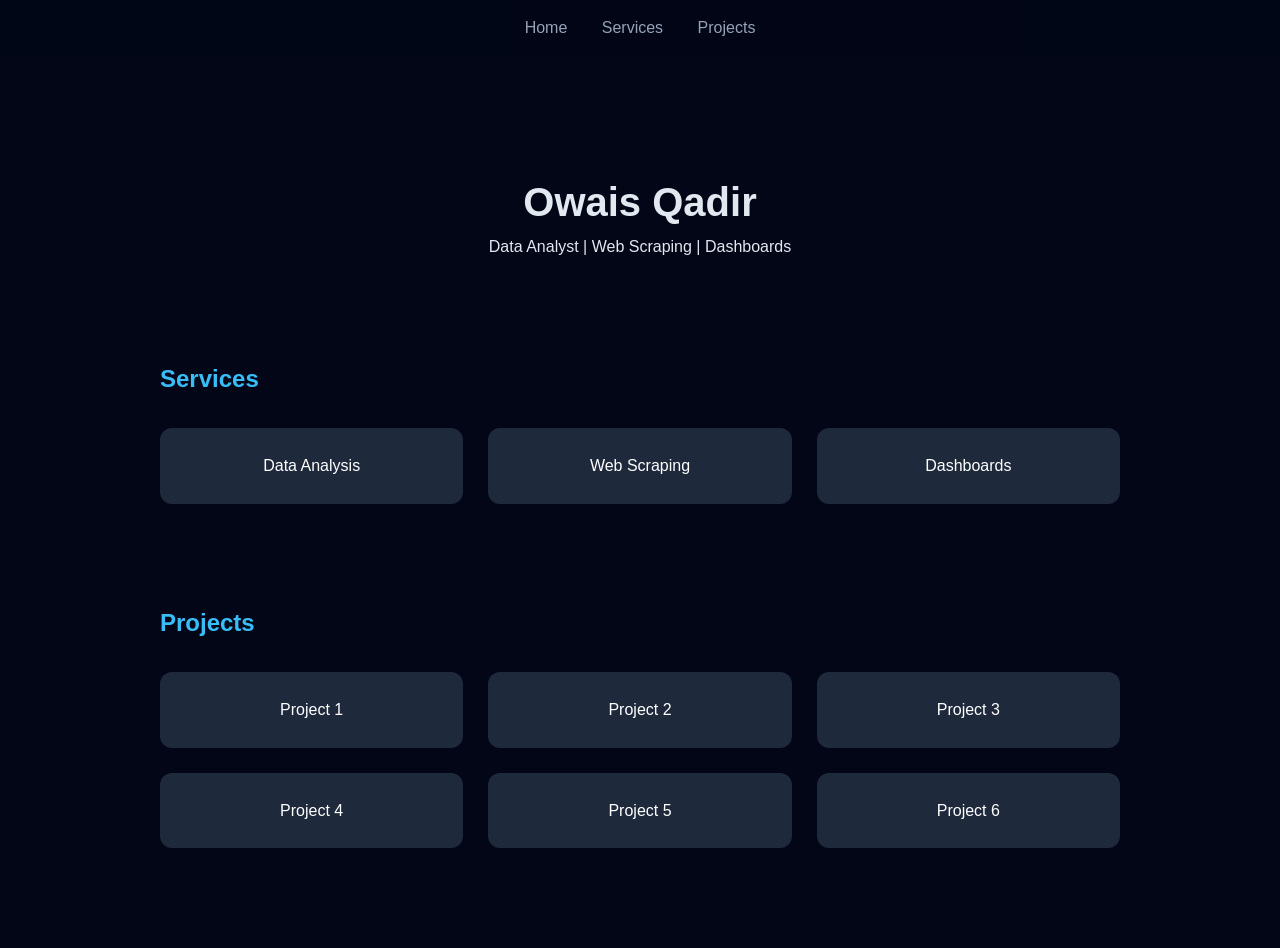
==== index.html @ aeefe07d "Update index.html" ====
<!DOCTYPE html>
<html lang="en">
<head>
<meta charset="UTF-8">
<title>Owais Qadir</title>
<link rel="stylesheet" href="style.css?v=999">
</head>

<body>

<nav>
  <a href="#home">Home</a>
  <a href="#services">Services</a>
  <a href="#projects">Projects</a>
</nav>

<section id="home" class="hero">
<h1>Owais Qadir</h1>
<p>Data Analyst | Web Scraping | Dashboards</p>
</section>

<section id="services" class="reveal">
<h2>Services</h2>
<div class="grid">
<div class="card">Data Analysis</div>
<div class="card">Web Scraping</div>
<div class="card">Dashboards</div>
</div>
</section>

<section id="projects" class="reveal">
<h2>Projects</h2>

<div class="grid">
<a href="project1.html" class="card">Project 1</a>
<a href="project2.html" class="card">Project 2</a>
<a href="project3.html" class="card">Project 3</a>
<a href="project4.html" class="card">Project 4</a>
<a href="project5.html" class="card">Project 5</a>
<a href="project6.html" class="card">Project 6</a>
</div>

</section>

<script src="script.js?v=999"></script>

</body>
</html>
---- style.css ----
/* RESET */
* {
  margin: 0;
  padding: 0;
  box-sizing: border-box;
}

/* BODY */
body {
  font-family: 'Inter', sans-serif;
  background: #020617;
  color: #e2e8f0;
  line-height: 1.6;
  padding-top: 70px;
}

/* NAV */
nav {
  position: fixed;
  top: 0;
  width: 100%;
  background: rgba(2,6,23,0.9);
  padding: 15px;
  text-align: center;
  z-index: 1000;
}

nav a {
  margin: 0 15px;
  color: #94a3b8;
  text-decoration: none;
}

nav a:hover {
  color: #38bdf8;
}

/* HERO */
.hero, .case-hero {
  text-align: center;
  margin-bottom: 80px;
}

.hero h1, .case-hero h1 {
  font-size: 2.5rem;
}

/* SECTIONS */
section {
  max-width: 1000px;
  margin: 100px auto;
  padding: 0 20px;
}

h2 {
  color: #38bdf8;
  margin-bottom: 15px;
}

/* GRID */
.grid {
  display: grid;
  grid-template-columns: repeat(auto-fit, minmax(250px,1fr));
  gap: 25px;
  margin-top: 30px;
}

/* CARD */
.card {
  background: #1e293b;
  padding: 25px;
  border-radius: 12px;
  text-align: center;
  text-decoration: none;
  color: white;
  transition: 0.3s;
}

.card:hover {
  transform: translateY(-5px);
  border: 1px solid #38bdf8;
}

/* IMAGE */
.single-image img {
  width: 100%;
  max-width: 650px;
  max-height: 350px;
  display: block;
  margin: 30px auto;
  border-radius: 10px;
}

.image-grid {
  display: grid;
  grid-template-columns: repeat(auto-fit, minmax(200px,1fr));
  gap: 15px;
}

.image-grid img {
  width: 100%;
  height: 180px;
  object-fit: cover;
  border-radius: 10px;
  cursor: pointer;
}

/* FORM */
form {
  display: flex;
  flex-direction: column;
  gap: 10px;
  max-width: 400px;
}

input, textarea {
  padding: 10px;
  border-radius: 6px;
  border: none;
}

button {
  padding: 10px;
  background: #38bdf8;
  border: none;
}

/* ANIMATION */
.reveal {
  opacity: 0;
  transform: translateY(30px);
  transition: 0.6s;
}

.reveal.show {
  opacity: 1;
  transform: translateY(0);
}

/* MODAL */
.modal {
  display: none;
  position: fixed;
  inset: 0;
  background: rgba(0,0,0,0.9);
  justify-content: center;
  align-items: center;
}

.modal img {
  max-width: 90%;
}
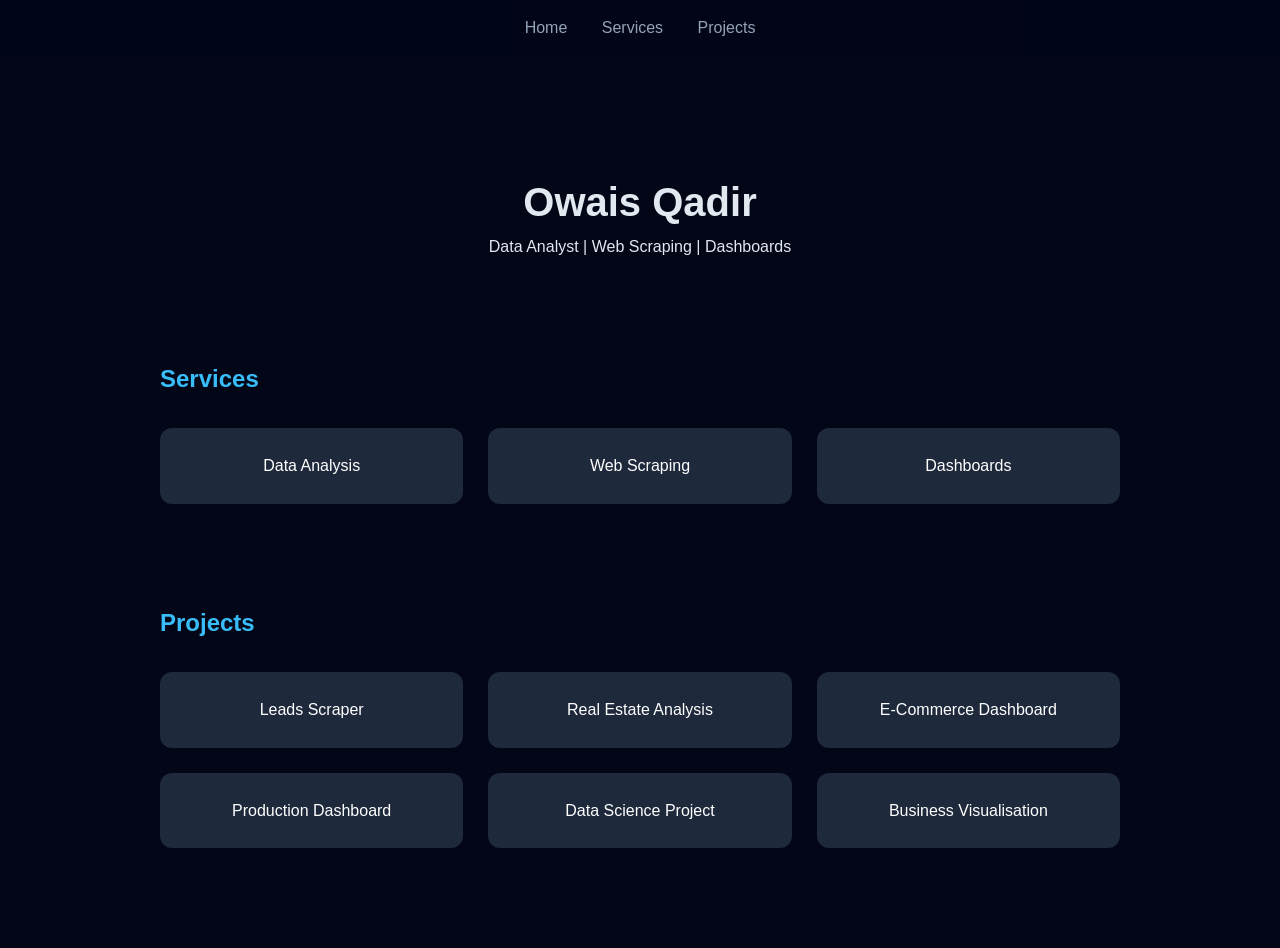
==== commit 54523d6c: "Update index.html" ====
--- a/index.html
+++ b/index.html
@@ -1,7 +1,6 @@
 <!DOCTYPE html>
-<html lang="en">
+<html>
 <head>
-<meta charset="UTF-8">
 <title>Owais Qadir</title>
 <link rel="stylesheet" href="style.css?v=999">
 </head>
@@ -9,17 +8,17 @@
 <body>
 
 <nav>
-  <a href="#home">Home</a>
-  <a href="#services">Services</a>
-  <a href="#projects">Projects</a>
+<a href="#home">Home</a>
+<a href="#services">Services</a>
+<a href="#projects">Projects</a>
 </nav>
 
-<section id="home" class="hero">
+<section class="hero">
 <h1>Owais Qadir</h1>
 <p>Data Analyst | Web Scraping | Dashboards</p>
 </section>
 
-<section id="services" class="reveal">
+<section class="reveal">
 <h2>Services</h2>
 <div class="grid">
 <div class="card">Data Analysis</div>
@@ -28,18 +27,16 @@
 </div>
 </section>
 
-<section id="projects" class="reveal">
+<section class="reveal">
 <h2>Projects</h2>
-
 <div class="grid">
-<a href="project1.html" class="card">Project 1</a>
-<a href="project2.html" class="card">Project 2</a>
-<a href="project3.html" class="card">Project 3</a>
-<a href="project4.html" class="card">Project 4</a>
-<a href="project5.html" class="card">Project 5</a>
-<a href="project6.html" class="card">Project 6</a>
+<a href="project1.html" class="card">Leads Scraper</a>
+<a href="project2.html" class="card">Real Estate Analysis</a>
+<a href="project3.html" class="card">E-Commerce Dashboard</a>
+<a href="project4.html" class="card">Production Dashboard</a>
+<a href="project5.html" class="card">Data Science Project</a>
+<a href="project6.html" class="card">Business Visualisation</a>
 </div>
-
 </section>
 
 <script src="script.js?v=999"></script>
--- a/style.css
+++ b/style.css
@@ -1,152 +1,135 @@
 /* RESET */
-* {
-  margin: 0;
-  padding: 0;
-  box-sizing: border-box;
-}
+*{margin:0;padding:0;box-sizing:border-box;}
 
-/* BODY */
-body {
-  font-family: 'Inter', sans-serif;
-  background: #020617;
-  color: #e2e8f0;
-  line-height: 1.6;
-  padding-top: 70px;
+body{
+  font-family:'Inter',sans-serif;
+  background:#020617;
+  color:#e2e8f0;
+  line-height:1.6;
+  padding-top:70px;
 }
 
 /* NAV */
-nav {
-  position: fixed;
-  top: 0;
-  width: 100%;
-  background: rgba(2,6,23,0.9);
-  padding: 15px;
-  text-align: center;
-  z-index: 1000;
+nav{
+  position:fixed;
+  width:100%;
+  top:0;
+  background:rgba(2,6,23,0.9);
+  padding:15px;
+  text-align:center;
 }
 
-nav a {
-  margin: 0 15px;
-  color: #94a3b8;
-  text-decoration: none;
-}
-
-nav a:hover {
-  color: #38bdf8;
+nav a{
+  margin:0 15px;
+  color:#94a3b8;
+  text-decoration:none;
 }
 
 /* HERO */
-.hero, .case-hero {
-  text-align: center;
-  margin-bottom: 80px;
+.hero,.case-hero{
+  text-align:center;
+  margin-bottom:80px;
 }
 
-.hero h1, .case-hero h1 {
-  font-size: 2.5rem;
+.hero h1{font-size:2.5rem;}
+
+section{
+  max-width:1000px;
+  margin:100px auto;
+  padding:0 20px;
 }
 
-/* SECTIONS */
-section {
-  max-width: 1000px;
-  margin: 100px auto;
-  padding: 0 20px;
-}
-
-h2 {
-  color: #38bdf8;
-  margin-bottom: 15px;
-}
+h2{color:#38bdf8;margin-bottom:15px;}
 
 /* GRID */
-.grid {
-  display: grid;
-  grid-template-columns: repeat(auto-fit, minmax(250px,1fr));
-  gap: 25px;
-  margin-top: 30px;
+.grid{
+  display:grid;
+  grid-template-columns:repeat(auto-fit,minmax(250px,1fr));
+  gap:25px;
+  margin-top:30px;
 }
 
 /* CARD */
-.card {
-  background: #1e293b;
-  padding: 25px;
-  border-radius: 12px;
-  text-align: center;
-  text-decoration: none;
-  color: white;
-  transition: 0.3s;
+.card{
+  background:#1e293b;
+  padding:25px;
+  border-radius:12px;
+  text-align:center;
+  text-decoration:none;
+  color:white;
+  transition:0.3s;
 }
 
-.card:hover {
-  transform: translateY(-5px);
-  border: 1px solid #38bdf8;
+.card:hover{
+  transform:translateY(-5px);
+  border:1px solid #38bdf8;
+}
+
+/* TAGS */
+.tags{
+  display:flex;
+  flex-wrap:wrap;
+  gap:10px;
+  margin-top:15px;
+}
+
+.tags span{
+  background:rgba(56,189,248,0.2);
+  padding:6px 12px;
+  border-radius:20px;
+  font-size:13px;
+}
+
+/* BOXES */
+.deliverables{
+  display:grid;
+  grid-template-columns:repeat(auto-fit,minmax(250px,1fr));
+  gap:20px;
+}
+
+.box{
+  background:#1e293b;
+  padding:20px;
+  border-radius:10px;
+}
+
+.box:hover{
+  border:1px solid #38bdf8;
 }
 
 /* IMAGE */
-.single-image img {
-  width: 100%;
-  max-width: 650px;
-  max-height: 350px;
-  display: block;
-  margin: 30px auto;
-  border-radius: 10px;
+.single-image img{
+  width:100%;
+  max-width:600px;
+  display:block;
+  margin:auto;
 }
 
-.image-grid {
-  display: grid;
-  grid-template-columns: repeat(auto-fit, minmax(200px,1fr));
-  gap: 15px;
+.image-grid{
+  display:grid;
+  grid-template-columns:repeat(auto-fit,minmax(200px,1fr));
+  gap:10px;
 }
 
-.image-grid img {
-  width: 100%;
-  height: 180px;
-  object-fit: cover;
-  border-radius: 10px;
-  cursor: pointer;
-}
-
-/* FORM */
-form {
-  display: flex;
-  flex-direction: column;
-  gap: 10px;
-  max-width: 400px;
-}
-
-input, textarea {
-  padding: 10px;
-  border-radius: 6px;
-  border: none;
-}
-
-button {
-  padding: 10px;
-  background: #38bdf8;
-  border: none;
+.image-grid img{
+  width:100%;
+  height:180px;
+  object-fit:cover;
+  cursor:pointer;
 }
 
 /* ANIMATION */
-.reveal {
-  opacity: 0;
-  transform: translateY(30px);
-  transition: 0.6s;
+.reveal{opacity:0;transform:translateY(30px);transition:0.6s;}
+.reveal.show{opacity:1;transform:translateY(0);}
+
+/* MODAL */
+.modal{
+  display:none;
+  position:fixed;
+  inset:0;
+  background:rgba(0,0,0,0.9);
+  justify-content:center;
+  align-items:center;
 }
 
-.reveal.show {
-  opacity: 1;
-  transform: translateY(0);
-}
-
-/* MODAL */
-.modal {
-  display: none;
-  position: fixed;
-  inset: 0;
-  background: rgba(0,0,0,0.9);
-  justify-content: center;
-  align-items: center;
-}
-
-.modal img {
-  max-width: 90%;
-}
+.modal img{max-width:90%;}
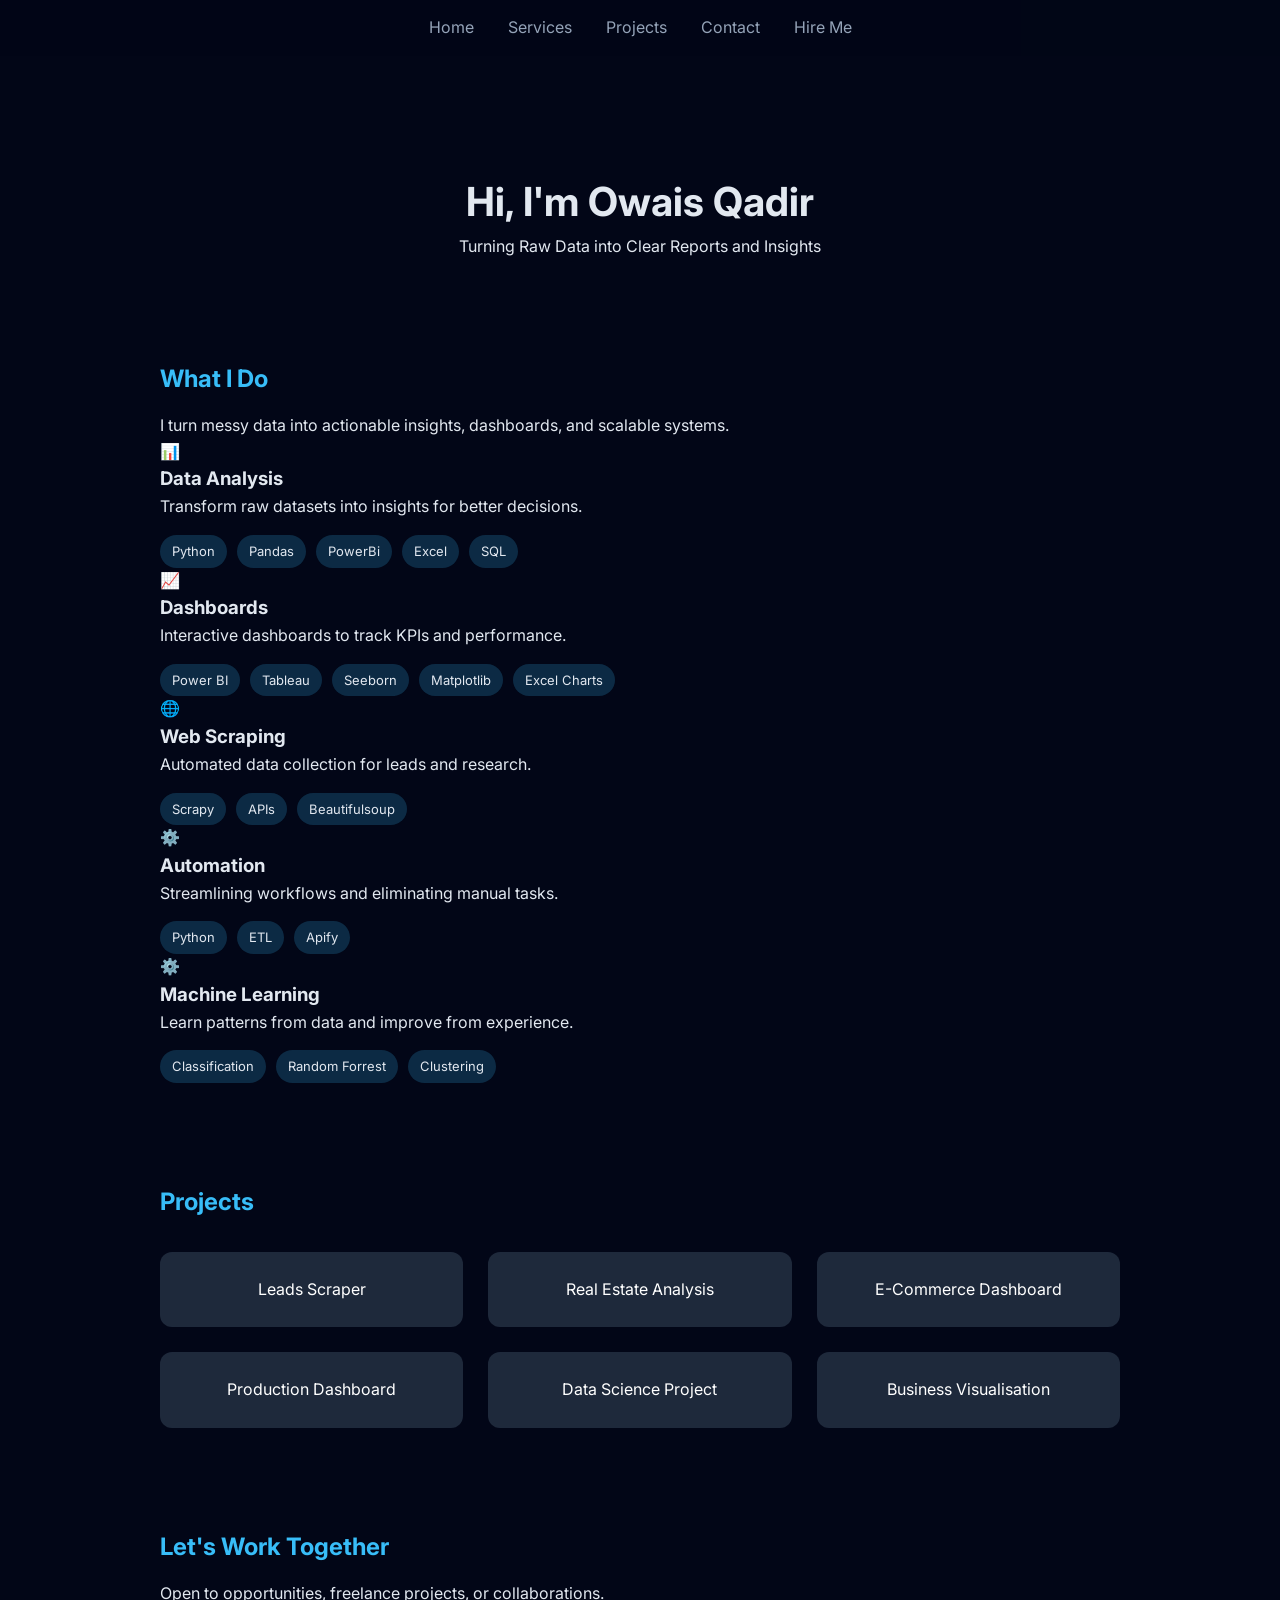
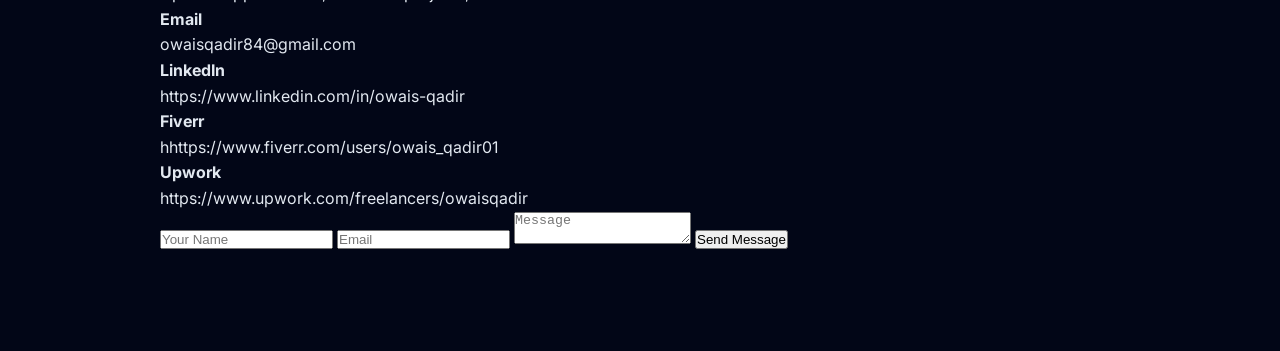
==== commit 2745dd82: "Update index.html" ====
--- a/index.html
+++ b/index.html
@@ -1,45 +1,149 @@
 <!DOCTYPE html>
-<html>
+<html lang="en">
 <head>
-<title>Owais Qadir</title>
-<link rel="stylesheet" href="style.css?v=999">
+<meta charset="UTF-8">
+<title>Owais Qadir | Portfolio</title>
+<meta name="viewport" content="width=device-width, initial-scale=1.0">
+
+<link href="https://fonts.googleapis.com/css2?family=Inter:wght@300;500;700&display=swap" rel="stylesheet">
+<link rel="stylesheet" href="style.css?v=200">
 </head>
 
 <body>
 
+<!-- NAV -->
 <nav>
-<a href="#home">Home</a>
-<a href="#services">Services</a>
-<a href="#projects">Projects</a>
+  <a href="#home">Home</a>
+  <a href="#services">Services</a>
+  <a href="#projects">Projects</a>
+  <a href="#contact">Contact</a>
+  <a href="#contact" class="hire-btn">Hire Me</a>
 </nav>
 
-<section class="hero">
-<h1>Owais Qadir</h1>
-<p>Data Analyst | Web Scraping | Dashboards</p>
+<!-- HERO -->
+<section id="home" class="hero">
+  <h1>Hi, I'm <span class="highlight">Owais Qadir</span></h1>
+  <p class="subtitle">Turning Raw Data into Clear Reports and Insights</p>
 </section>
 
-<section class="reveal">
-<h2>Services</h2>
-<div class="grid">
-<div class="card">Data Analysis</div>
-<div class="card">Web Scraping</div>
-<div class="card">Dashboards</div>
-</div>
+<!-- SERVICES -->
+<section id="services" class="reveal services">
+
+  <div class="services-header">
+    <h2>What I Do</h2>
+    <p>I turn messy data into actionable insights, dashboards, and scalable systems.</p>
+  </div>
+
+  <div class="services-grid">
+
+    <div class="service-card">
+      <div class="icon">📊</div>
+      <h3>Data Analysis</h3>
+      <p>Transform raw datasets into insights for better decisions.</p>
+      <div class="tags">
+        <span>Python</span><span>Pandas</span><span>PowerBi</span><span>Excel</span><span>SQL</span>
+      </div>
+    </div>
+
+    <div class="service-card">
+      <div class="icon">📈</div>
+      <h3>Dashboards</h3>
+      <p>Interactive dashboards to track KPIs and performance.</p>
+      <div class="tags">
+        <span>Power BI</span><span>Tableau</span><span>Seeborn</span><span>Matplotlib</span><span>Excel Charts</span>
+      </div>
+    </div>
+
+    <div class="service-card">
+      <div class="icon">🌐</div>
+      <h3>Web Scraping</h3>
+      <p>Automated data collection for leads and research.</p>
+      <div class="tags">
+        <span>Scrapy</span><span>APIs</span><span>Beautifulsoup</span>
+      </div>
+    </div>
+
+    <div class="service-card">
+      <div class="icon">⚙️</div>
+      <h3>Automation</h3>
+      <p>Streamlining workflows and eliminating manual tasks.</p>
+      <div class="tags">
+        <span>Python</span><span>ETL</span><span>Apify</span>
+      </div>
+    </div>
+
+     <div class="service-card">
+      <div class="icon">⚙️</div>
+      <h3>Machine Learning</h3>
+      <p>Learn patterns from data and improve from experience.</p>
+      <div class="tags">
+        <span>Classification</span><span>Random Forrest</span><span>Clustering</span>
+      </div>
+    </div>
+
+  </div>
+
 </section>
 
-<section class="reveal">
-<h2>Projects</h2>
-<div class="grid">
-<a href="project1.html" class="card">Leads Scraper</a>
-<a href="project2.html" class="card">Real Estate Analysis</a>
-<a href="project3.html" class="card">E-Commerce Dashboard</a>
-<a href="project4.html" class="card">Production Dashboard</a>
-<a href="project5.html" class="card">Data Science Project</a>
-<a href="project6.html" class="card">Business Visualisation</a>
-</div>
+<!-- PROJECTS -->
+<section id="projects" class="reveal">
+  <h2>Projects</h2>
+
+  <div class="grid">
+    <a href="project1.html" class="card">Leads Scraper</a>
+    <a href="project2.html" class="card">Real Estate Analysis</a>
+    <a href="project3.html" class="card">E-Commerce Dashboard</a>
+    <a href="project4.html" class="card">Production Dashboard</a>
+    <a href="project5.html" class="card">Data Science Project</a>
+    <a href="project6.html" class="card">Business Visualisation</a>
+  </div>
 </section>
 
-<script src="script.js?v=999"></script>
+<!-- CONTACT -->
+<section id="contact" class="reveal contact-section">
+
+  <div class="contact-container">
+
+    <div class="contact-left">
+      <h2>Let's Work Together</h2>
+      <p>Open to opportunities, freelance projects, or collaborations.</p>
+
+      <div class="contact-card">
+        <strong>Email</strong>
+        <p>owaisqadir84@gmail.com</p>
+      </div>
+
+      <div class="contact-card">
+        <strong>LinkedIn</strong>
+        <p>https://www.linkedin.com/in/owais-qadir</p>
+      </div>
+
+      <div class="contact-card">
+        <strong>Fiverr</strong>
+        <p>hhttps://www.fiverr.com/users/owais_qadir01</p>
+      </div>
+    </div>
+
+     <div class="contact-card">
+        <strong>Upwork</strong>
+        <p>https://www.upwork.com/freelancers/owaisqadir</p>
+      </div>
+    </div>
+
+    <div class="contact-right">
+      <form action="https://formspree.io/f/your-form-id" method="POST">
+        <input type="text" name="name" placeholder="Your Name" required>
+        <input type="email" name="email" placeholder="Email" required>
+        <textarea name="message" placeholder="Message" required></textarea>
+        <button type="submit">Send Message</button>
+      </form>
+    </div>
+
+  </div>
+
+</section>
+
+<script src="script.js?v=200"></script>
 
 </body>
 </html>
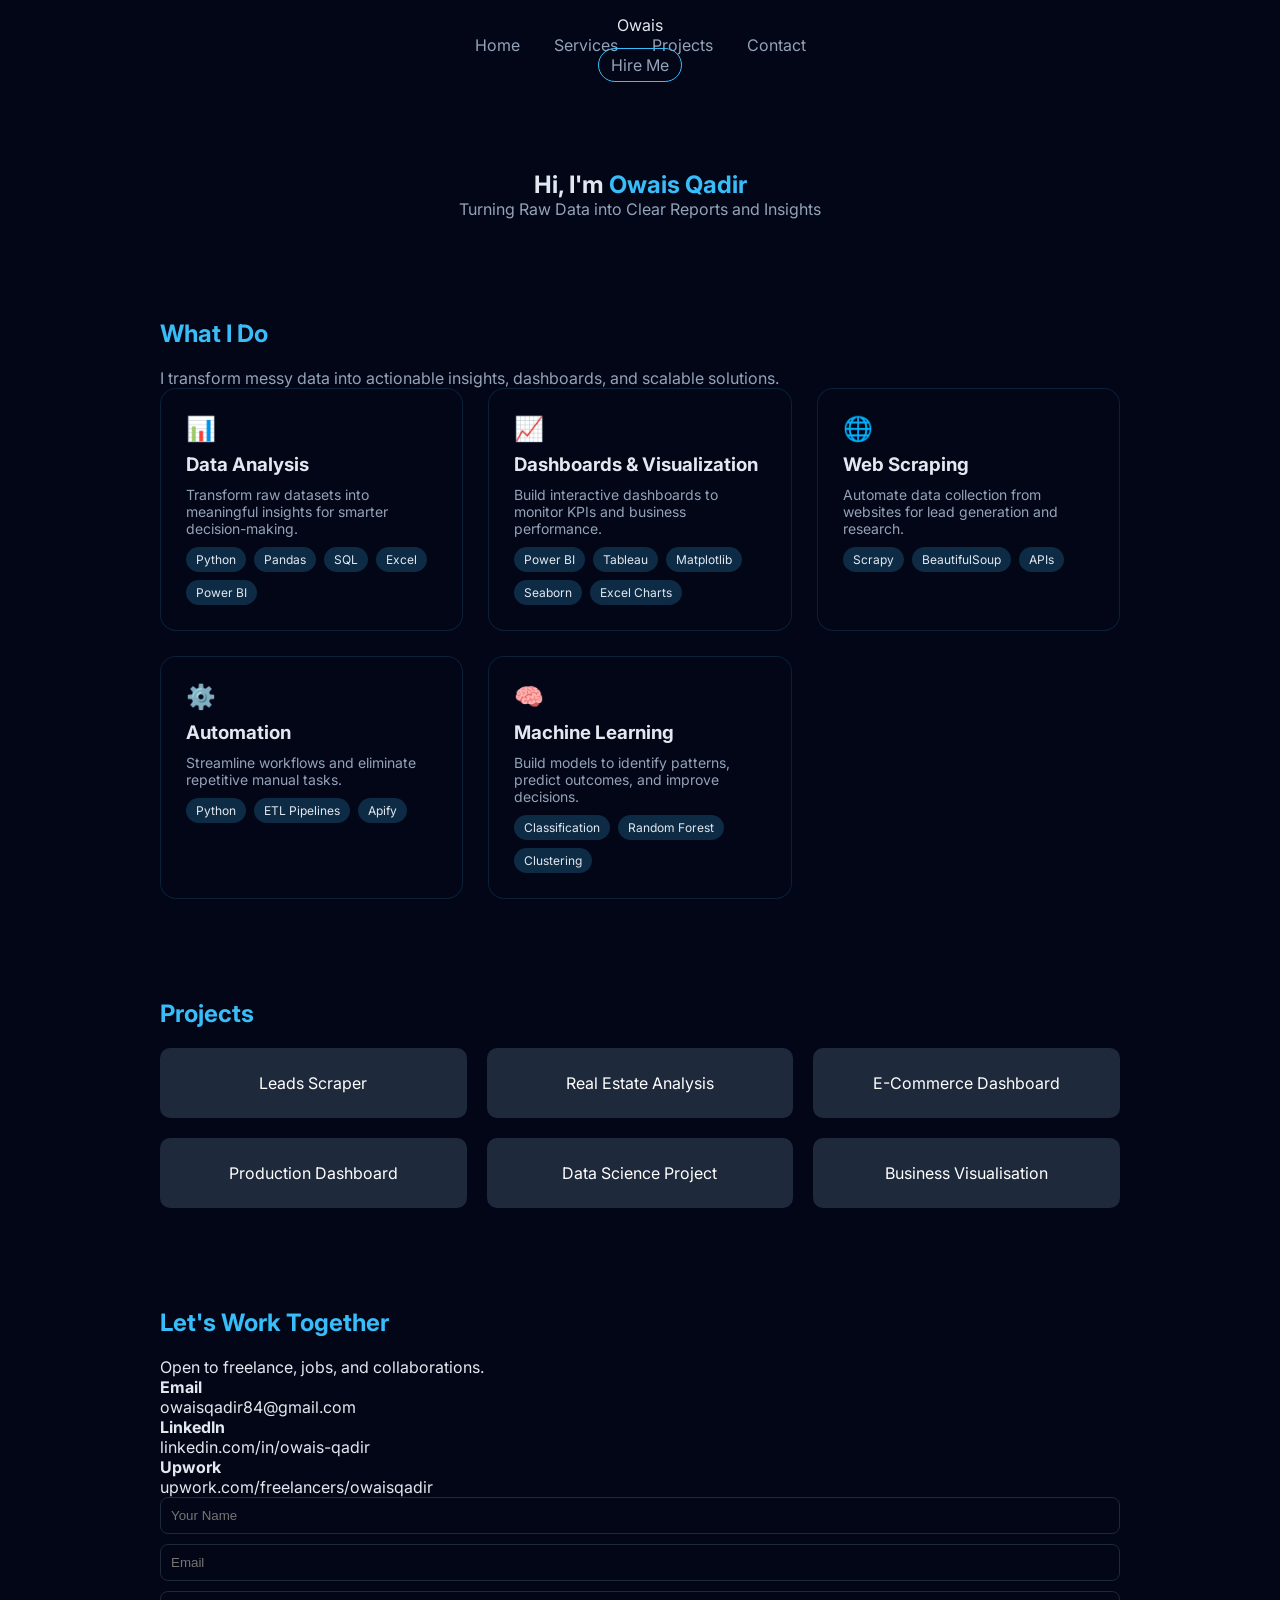
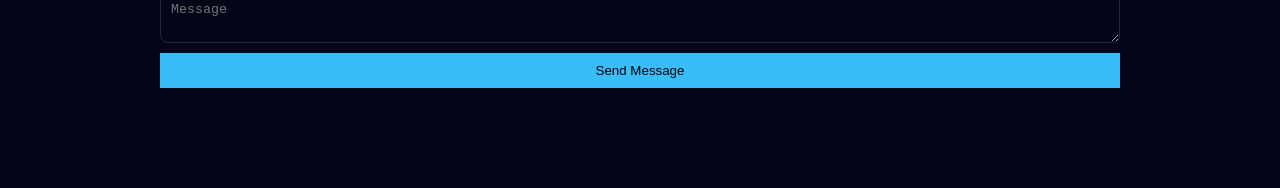
==== commit 5b8198bf: "Update index.html" ====
--- a/index.html
+++ b/index.html
@@ -6,18 +6,25 @@
 <meta name="viewport" content="width=device-width, initial-scale=1.0">
 
 <link href="https://fonts.googleapis.com/css2?family=Inter:wght@300;500;700&display=swap" rel="stylesheet">
-<link rel="stylesheet" href="style.css?v=200">
+<link rel="stylesheet" href="style.css?v=500">
 </head>
 
 <body>
 
 <!-- NAV -->
-<nav>
-  <a href="#home">Home</a>
-  <a href="#services">Services</a>
-  <a href="#projects">Projects</a>
-  <a href="#contact">Contact</a>
-  <a href="#contact" class="hire-btn">Hire Me</a>
+<nav class="nav">
+  <div class="nav-inner">
+    <div class="logo">Owais</div>
+
+    <div class="nav-links">
+      <a href="#home">Home</a>
+      <a href="#services">Services</a>
+      <a href="#projects">Projects</a>
+      <a href="#contact">Contact</a>
+    </div>
+
+    <a href="#contact" class="hire-btn">Hire Me</a>
+  </div>
 </nav>
 
 <!-- HERO -->
@@ -26,58 +33,81 @@
   <p class="subtitle">Turning Raw Data into Clear Reports and Insights</p>
 </section>
 
-<!-- SERVICES -->
-<section id="services" class="reveal services">
+<section id="services" class="services reveal">
 
   <div class="services-header">
     <h2>What I Do</h2>
-    <p>I turn messy data into actionable insights, dashboards, and scalable systems.</p>
+    <p>I transform messy data into actionable insights, dashboards, and scalable solutions.</p>
   </div>
 
   <div class="services-grid">
 
+    <!-- DATA ANALYSIS -->
     <div class="service-card">
       <div class="icon">📊</div>
       <h3>Data Analysis</h3>
-      <p>Transform raw datasets into insights for better decisions.</p>
+      <p>Transform raw datasets into meaningful insights for smarter decision-making.</p>
+
       <div class="tags">
-        <span>Python</span><span>Pandas</span><span>PowerBi</span><span>Excel</span><span>SQL</span>
+        <span>Python</span>
+        <span>Pandas</span>
+        <span>SQL</span>
+        <span>Excel</span>
+        <span>Power BI</span>
       </div>
     </div>
 
+    <!-- DASHBOARDS -->
     <div class="service-card">
       <div class="icon">📈</div>
-      <h3>Dashboards</h3>
-      <p>Interactive dashboards to track KPIs and performance.</p>
+      <h3>Dashboards & Visualization</h3>
+      <p>Build interactive dashboards to monitor KPIs and business performance.</p>
+
       <div class="tags">
-        <span>Power BI</span><span>Tableau</span><span>Seeborn</span><span>Matplotlib</span><span>Excel Charts</span>
+        <span>Power BI</span>
+        <span>Tableau</span>
+        <span>Matplotlib</span>
+        <span>Seaborn</span>
+        <span>Excel Charts</span>
       </div>
     </div>
 
+    <!-- WEB SCRAPING -->
     <div class="service-card">
       <div class="icon">🌐</div>
       <h3>Web Scraping</h3>
-      <p>Automated data collection for leads and research.</p>
+      <p>Automate data collection from websites for lead generation and research.</p>
+
       <div class="tags">
-        <span>Scrapy</span><span>APIs</span><span>Beautifulsoup</span>
+        <span>Scrapy</span>
+        <span>BeautifulSoup</span>
+        <span>APIs</span>
       </div>
     </div>
 
+    <!-- AUTOMATION -->
     <div class="service-card">
       <div class="icon">⚙️</div>
       <h3>Automation</h3>
-      <p>Streamlining workflows and eliminating manual tasks.</p>
+      <p>Streamline workflows and eliminate repetitive manual tasks.</p>
+
       <div class="tags">
-        <span>Python</span><span>ETL</span><span>Apify</span>
+        <span>Python</span>
+        <span>ETL Pipelines</span>
+        <span>Apify</span>
       </div>
     </div>
 
-     <div class="service-card">
-      <div class="icon">⚙️</div>
+    <!-- MACHINE LEARNING -->
+    <div class="service-card">
+      <div class="icon">🧠</div>
       <h3>Machine Learning</h3>
-      <p>Learn patterns from data and improve from experience.</p>
+      <p>Build models to identify patterns, predict outcomes, and improve decisions.</p>
+
       <div class="tags">
-        <span>Classification</span><span>Random Forrest</span><span>Clustering</span>
+        <span>Classification</span>
+        <span>Random Forest</span>
+        <span>Clustering</span>
       </div>
     </div>
 
@@ -100,50 +130,43 @@
 </section>
 
 <!-- CONTACT -->
-<section id="contact" class="reveal contact-section">
+<section id="contact" class="contact reveal">
+  <h2>Let's Work Together</h2>
 
-  <div class="contact-container">
+  <div class="contact-grid">
 
-    <div class="contact-left">
-      <h2>Let's Work Together</h2>
-      <p>Open to opportunities, freelance projects, or collaborations.</p>
+    <!-- LEFT -->
+    <div class="contact-info">
+      <p>Open to freelance, jobs, and collaborations.</p>
 
-      <div class="contact-card">
+      <div class="contact-item">
         <strong>Email</strong>
         <p>owaisqadir84@gmail.com</p>
       </div>
 
-      <div class="contact-card">
+      <div class="contact-item">
         <strong>LinkedIn</strong>
-        <p>https://www.linkedin.com/in/owais-qadir</p>
+        <p>linkedin.com/in/owais-qadir</p>
       </div>
 
-      <div class="contact-card">
-        <strong>Fiverr</strong>
-        <p>hhttps://www.fiverr.com/users/owais_qadir01</p>
+      <div class="contact-item">
+        <strong>Upwork</strong>
+        <p>upwork.com/freelancers/owaisqadir</p>
       </div>
     </div>
 
-     <div class="contact-card">
-        <strong>Upwork</strong>
-        <p>https://www.upwork.com/freelancers/owaisqadir</p>
-      </div>
-    </div>
-
-    <div class="contact-right">
-      <form action="https://formspree.io/f/your-form-id" method="POST">
-        <input type="text" name="name" placeholder="Your Name" required>
-        <input type="email" name="email" placeholder="Email" required>
-        <textarea name="message" placeholder="Message" required></textarea>
-        <button type="submit">Send Message</button>
-      </form>
-    </div>
+    <!-- RIGHT -->
+    <form class="contact-form">
+      <input type="text" placeholder="Your Name" required>
+      <input type="email" placeholder="Email" required>
+      <textarea placeholder="Message" required></textarea>
+      <button>Send Message</button>
+    </form>
 
   </div>
-
 </section>
 
-<script src="script.js?v=200"></script>
+<script src="script.js?v=500"></script>
 
 </body>
 </html>
--- a/style.css
+++ b/style.css
@@ -1,11 +1,9 @@
-/* RESET */
 *{margin:0;padding:0;box-sizing:border-box;}
 
 body{
   font-family:'Inter',sans-serif;
   background:#020617;
   color:#e2e8f0;
-  line-height:1.6;
   padding-top:70px;
 }
 
@@ -14,7 +12,7 @@
   position:fixed;
   width:100%;
   top:0;
-  background:rgba(2,6,23,0.9);
+  background:#020617;
   padding:15px;
   text-align:center;
 }
@@ -25,111 +23,136 @@
   text-decoration:none;
 }
 
-/* HERO */
-.hero,.case-hero{
-  text-align:center;
-  margin-bottom:80px;
+.hire-btn{
+  border:1px solid #38bdf8;
+  padding:6px 12px;
+  border-radius:20px;
 }
 
-.hero h1{font-size:2.5rem;}
+/* HERO */
+.hero{text-align:center;margin-bottom:80px;}
+.highlight{color:#38bdf8;}
+.subtitle{color:#94a3b8;}
 
+/* SECTION */
 section{
   max-width:1000px;
   margin:100px auto;
   padding:0 20px;
 }
 
-h2{color:#38bdf8;margin-bottom:15px;}
+h2{color:#38bdf8;margin-bottom:20px;}
 
-/* GRID */
-.grid{
+/* SERVICES */
+.services-header p{
+  color:#94a3b8;
+  margin-top:10px;
+}
+
+.services-grid{
   display:grid;
   grid-template-columns:repeat(auto-fit,minmax(250px,1fr));
   gap:25px;
-  margin-top:30px;
 }
 
-/* CARD */
-.card{
-  background:#1e293b;
+.service-card{
+  background:#020617;
+  border:1px solid rgba(56,189,248,0.15);
   padding:25px;
-  border-radius:12px;
-  text-align:center;
-  text-decoration:none;
-  color:white;
+  border-radius:16px;
   transition:0.3s;
+  position:relative;
 }
 
-.card:hover{
-  transform:translateY(-5px);
+.service-card:hover{
+  transform:translateY(-6px);
   border:1px solid #38bdf8;
 }
 
-/* TAGS */
+.icon{
+  font-size:24px;
+  margin-bottom:10px;
+}
+
+.service-card p{
+  color:#94a3b8;
+  font-size:14px;
+  margin:10px 0;
+}
+
 .tags{
   display:flex;
   flex-wrap:wrap;
-  gap:10px;
-  margin-top:15px;
+  gap:8px;
 }
 
 .tags span{
   background:rgba(56,189,248,0.2);
-  padding:6px 12px;
-  border-radius:20px;
-  font-size:13px;
+  padding:5px 10px;
+  border-radius:15px;
+  font-size:12px;
 }
 
-/* BOXES */
-.deliverables{
+/* PROJECTS */
+.grid{
   display:grid;
   grid-template-columns:repeat(auto-fit,minmax(250px,1fr));
   gap:20px;
 }
 
-.box{
+.card{
   background:#1e293b;
-  padding:20px;
+  padding:25px;
   border-radius:10px;
+  text-align:center;
+  text-decoration:none;
+  color:white;
 }
 
-.box:hover{
+.card:hover{
   border:1px solid #38bdf8;
+  transform:translateY(-5px);
 }
 
-/* IMAGE */
-.single-image img{
-  width:100%;
-  max-width:600px;
-  display:block;
-  margin:auto;
+/* CONTACT */
+.contact-container{
+  display:grid;
+  grid-template-columns:1fr 1fr;
+  gap:40px;
 }
 
-.image-grid{
-  display:grid;
-  grid-template-columns:repeat(auto-fit,minmax(200px,1fr));
+.contact-card{
+  border:1px solid rgba(56,189,248,0.2);
+  padding:15px;
+  border-radius:10px;
+  margin-top:10px;
+}
+
+form{
+  display:flex;
+  flex-direction:column;
   gap:10px;
 }
 
-.image-grid img{
-  width:100%;
-  height:180px;
-  object-fit:cover;
-  cursor:pointer;
+input,textarea{
+  padding:10px;
+  background:#020617;
+  border:1px solid #1e293b;
+  color:white;
+  border-radius:8px;
+}
+
+button{
+  padding:10px;
+  background:#38bdf8;
+  border:none;
 }
 
 /* ANIMATION */
 .reveal{opacity:0;transform:translateY(30px);transition:0.6s;}
 .reveal.show{opacity:1;transform:translateY(0);}
 
-/* MODAL */
-.modal{
-  display:none;
-  position:fixed;
-  inset:0;
-  background:rgba(0,0,0,0.9);
-  justify-content:center;
-  align-items:center;
+/* MOBILE */
+@media(max-width:768px){
+  .contact-container{grid-template-columns:1fr;}
 }
-
-.modal img{max-width:90%;}
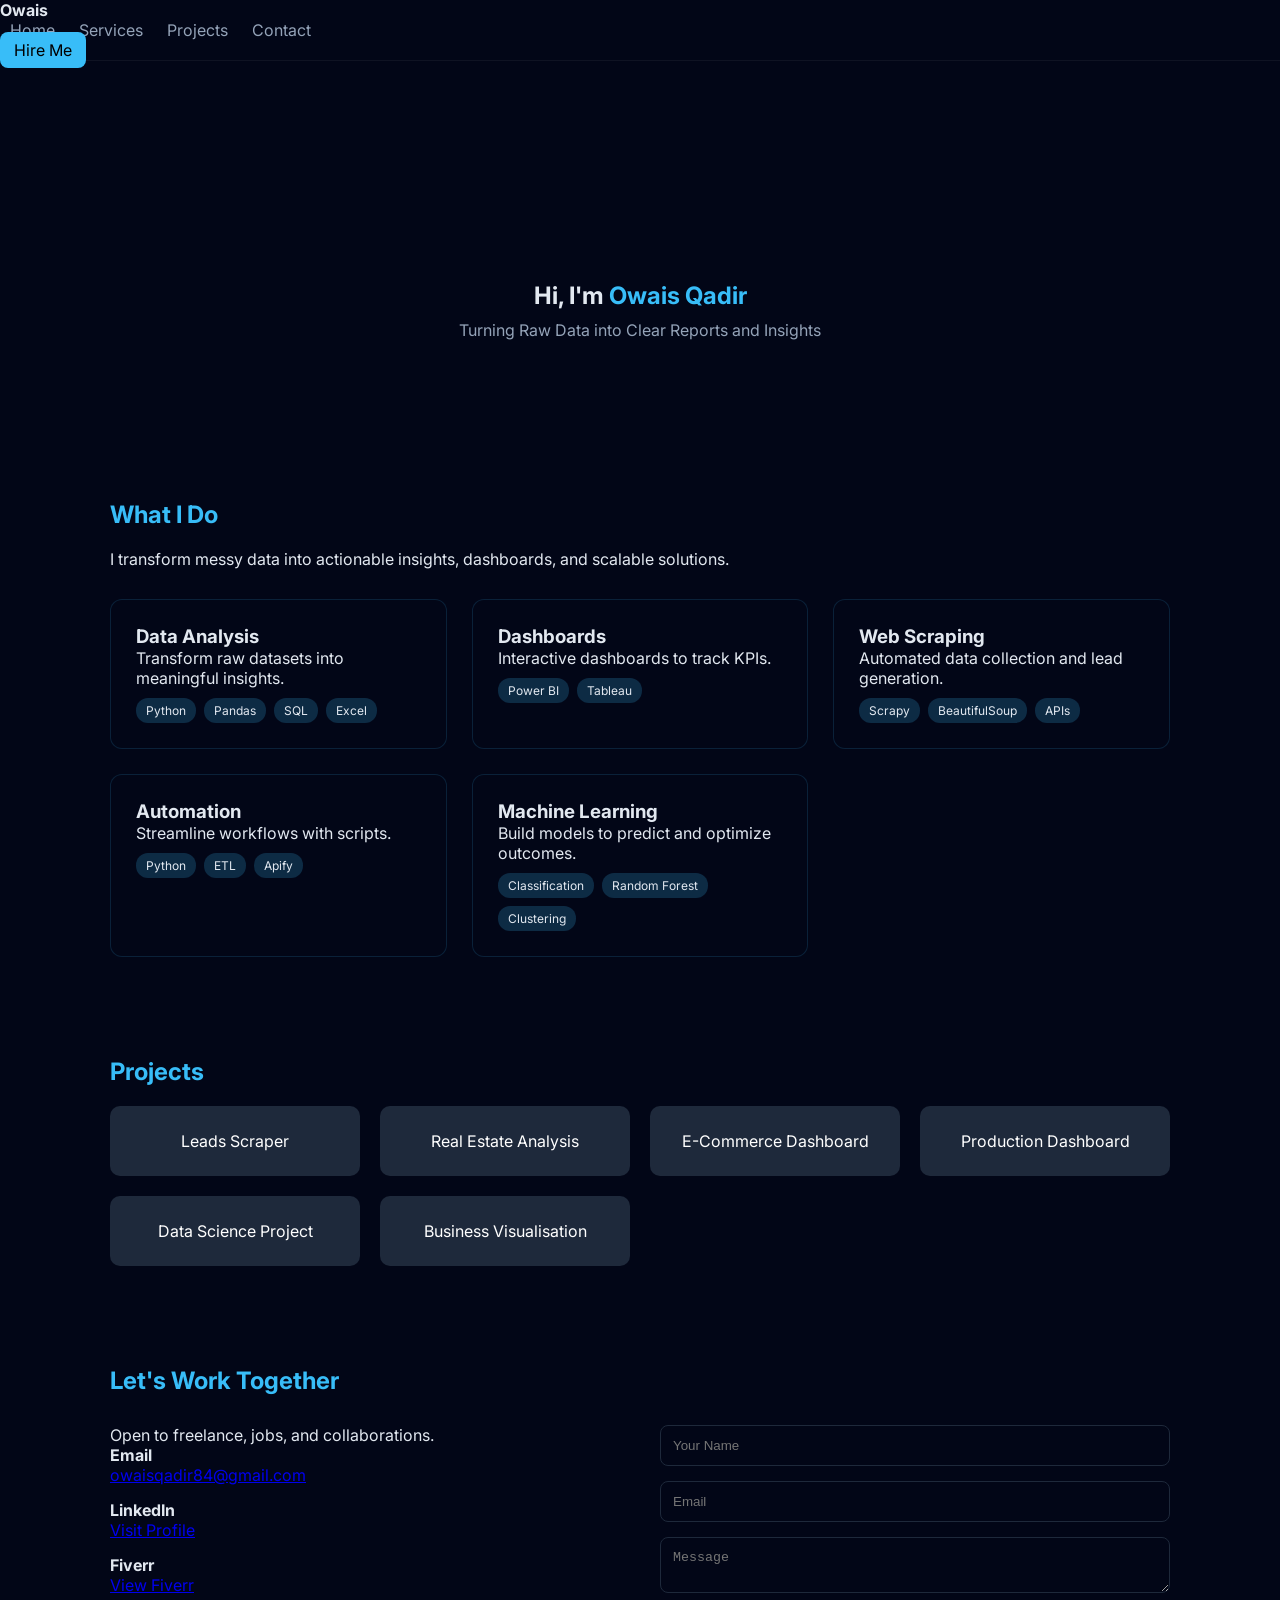
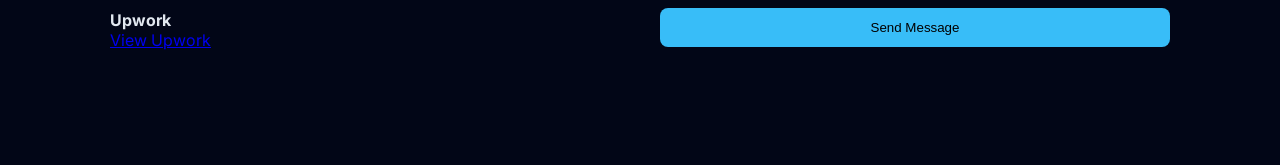
==== commit d95416ef: "Update index.html" ====
--- a/index.html
+++ b/index.html
@@ -6,14 +6,15 @@
 <meta name="viewport" content="width=device-width, initial-scale=1.0">
 
 <link href="https://fonts.googleapis.com/css2?family=Inter:wght@300;500;700&display=swap" rel="stylesheet">
-<link rel="stylesheet" href="style.css?v=500">
+<link rel="stylesheet" href="style.css?v=999">
 </head>
 
 <body>
 
 <!-- NAV -->
 <nav class="nav">
-  <div class="nav-inner">
+  <div class="nav-container">
+
     <div class="logo">Owais</div>
 
     <div class="nav-links">
@@ -24,6 +25,7 @@
     </div>
 
     <a href="#contact" class="hire-btn">Hire Me</a>
+
   </div>
 </nav>
 
@@ -33,6 +35,7 @@
   <p class="subtitle">Turning Raw Data into Clear Reports and Insights</p>
 </section>
 
+<!-- SERVICES -->
 <section id="services" class="services reveal">
 
   <div class="services-header">
@@ -42,72 +45,43 @@
 
   <div class="services-grid">
 
-    <!-- DATA ANALYSIS -->
     <div class="service-card">
-      <div class="icon">📊</div>
       <h3>Data Analysis</h3>
-      <p>Transform raw datasets into meaningful insights for smarter decision-making.</p>
-
+      <p>Transform raw datasets into meaningful insights.</p>
       <div class="tags">
-        <span>Python</span>
-        <span>Pandas</span>
-        <span>SQL</span>
-        <span>Excel</span>
-        <span>Power BI</span>
+        <span>Python</span><span>Pandas</span><span>SQL</span><span>Excel</span>
       </div>
     </div>
 
-    <!-- DASHBOARDS -->
     <div class="service-card">
-      <div class="icon">📈</div>
-      <h3>Dashboards & Visualization</h3>
-      <p>Build interactive dashboards to monitor KPIs and business performance.</p>
-
+      <h3>Dashboards</h3>
+      <p>Interactive dashboards to track KPIs.</p>
       <div class="tags">
-        <span>Power BI</span>
-        <span>Tableau</span>
-        <span>Matplotlib</span>
-        <span>Seaborn</span>
-        <span>Excel Charts</span>
+        <span>Power BI</span><span>Tableau</span>
       </div>
     </div>
 
-    <!-- WEB SCRAPING -->
     <div class="service-card">
-      <div class="icon">🌐</div>
       <h3>Web Scraping</h3>
-      <p>Automate data collection from websites for lead generation and research.</p>
-
+      <p>Automated data collection and lead generation.</p>
       <div class="tags">
-        <span>Scrapy</span>
-        <span>BeautifulSoup</span>
-        <span>APIs</span>
+        <span>Scrapy</span><span>BeautifulSoup</span><span>APIs</span>
       </div>
     </div>
 
-    <!-- AUTOMATION -->
     <div class="service-card">
-      <div class="icon">⚙️</div>
       <h3>Automation</h3>
-      <p>Streamline workflows and eliminate repetitive manual tasks.</p>
-
+      <p>Streamline workflows with scripts.</p>
       <div class="tags">
-        <span>Python</span>
-        <span>ETL Pipelines</span>
-        <span>Apify</span>
+        <span>Python</span><span>ETL</span><span>Apify</span>
       </div>
     </div>
 
-    <!-- MACHINE LEARNING -->
     <div class="service-card">
-      <div class="icon">🧠</div>
       <h3>Machine Learning</h3>
-      <p>Build models to identify patterns, predict outcomes, and improve decisions.</p>
-
+      <p>Build models to predict and optimize outcomes.</p>
       <div class="tags">
-        <span>Classification</span>
-        <span>Random Forest</span>
-        <span>Clustering</span>
+        <span>Classification</span><span>Random Forest</span><span>Clustering</span>
       </div>
     </div>
 
@@ -131,28 +105,36 @@
 
 <!-- CONTACT -->
 <section id="contact" class="contact reveal">
+
   <h2>Let's Work Together</h2>
 
   <div class="contact-grid">
 
     <!-- LEFT -->
-    <div class="contact-info">
+    <div class="contact-left">
+
       <p>Open to freelance, jobs, and collaborations.</p>
 
       <div class="contact-item">
         <strong>Email</strong>
-        <p>owaisqadir84@gmail.com</p>
+        <p><a href="mailto:owaisqadir84@gmail.com">owaisqadir84@gmail.com</a></p>
       </div>
 
       <div class="contact-item">
         <strong>LinkedIn</strong>
-        <p>linkedin.com/in/owais-qadir</p>
+        <p><a href="https://www.linkedin.com/in/owais-qadir" target="_blank">Visit Profile</a></p>
+      </div>
+
+      <div class="contact-item">
+        <strong>Fiverr</strong>
+        <p><a href="https://www.fiverr.com/users/owais_qadir01" target="_blank">View Fiverr</a></p>
       </div>
 
       <div class="contact-item">
         <strong>Upwork</strong>
-        <p>upwork.com/freelancers/owaisqadir</p>
+        <p><a href="https://www.upwork.com/freelancers/owaisqadir" target="_blank">View Upwork</a></p>
       </div>
+
     </div>
 
     <!-- RIGHT -->
@@ -160,13 +142,14 @@
       <input type="text" placeholder="Your Name" required>
       <input type="email" placeholder="Email" required>
       <textarea placeholder="Message" required></textarea>
-      <button>Send Message</button>
+      <button type="submit">Send Message</button>
     </form>
 
   </div>
+
 </section>
 
-<script src="script.js?v=500"></script>
+<script src="script.js?v=999"></script>
 
 </body>
 </html>
--- a/style.css
+++ b/style.css
@@ -1,95 +1,109 @@
-*{margin:0;padding:0;box-sizing:border-box;}
+*{
+  margin:0;
+  padding:0;
+  box-sizing:border-box;
+}
 
 body{
   font-family:'Inter',sans-serif;
   background:#020617;
   color:#e2e8f0;
-  padding-top:70px;
 }
 
 /* NAV */
-nav{
-  position:fixed;
-  width:100%;
+.nav{
+  position:sticky;
   top:0;
   background:#020617;
-  padding:15px;
-  text-align:center;
+  z-index:1000;
+  border-bottom:1px solid rgba(255,255,255,0.05);
 }
 
-nav a{
-  margin:0 15px;
+.nav-inner{
+  max-width:1100px;
+  margin:auto;
+  display:flex;
+  justify-content:space-between;
+  align-items:center;
+  padding:15px 20px;
+}
+
+.nav-links a{
+  margin:0 10px;
   color:#94a3b8;
   text-decoration:none;
 }
 
+.logo{
+  font-weight:700;
+}
+
 .hire-btn{
-  border:1px solid #38bdf8;
-  padding:6px 12px;
-  border-radius:20px;
+  background:#38bdf8;
+  padding:8px 14px;
+  border-radius:8px;
+  color:black;
+  text-decoration:none;
 }
 
 /* HERO */
-.hero{text-align:center;margin-bottom:80px;}
-.highlight{color:#38bdf8;}
-.subtitle{color:#94a3b8;}
+.hero{
+  text-align:center;
+  padding:120px 20px 60px;
+}
+
+.highlight{
+  color:#38bdf8;
+}
+
+.subtitle{
+  color:#94a3b8;
+  margin-top:10px;
+}
 
 /* SECTION */
 section{
-  max-width:1000px;
+  max-width:1100px;
   margin:100px auto;
   padding:0 20px;
 }
 
-h2{color:#38bdf8;margin-bottom:20px;}
+h2{
+  color:#38bdf8;
+  margin-bottom:20px;
+}
 
 /* SERVICES */
-.services-header p{
-  color:#94a3b8;
-  margin-top:10px;
-}
-
 .services-grid{
   display:grid;
-  grid-template-columns:repeat(auto-fit,minmax(250px,1fr));
+  grid-template-columns:repeat(auto-fit,minmax(260px,1fr));
   gap:25px;
+  margin-top:30px;
 }
 
 .service-card{
   background:#020617;
   border:1px solid rgba(56,189,248,0.15);
   padding:25px;
-  border-radius:16px;
-  transition:0.3s;
-  position:relative;
+  border-radius:12px;
 }
 
 .service-card:hover{
-  transform:translateY(-6px);
   border:1px solid #38bdf8;
-}
-
-.icon{
-  font-size:24px;
-  margin-bottom:10px;
-}
-
-.service-card p{
-  color:#94a3b8;
-  font-size:14px;
-  margin:10px 0;
+  transform:translateY(-5px);
 }
 
 .tags{
   display:flex;
+  gap:8px;
   flex-wrap:wrap;
-  gap:8px;
+  margin-top:10px;
 }
 
 .tags span{
   background:rgba(56,189,248,0.2);
   padding:5px 10px;
-  border-radius:15px;
+  border-radius:12px;
   font-size:12px;
 }
 
@@ -115,44 +129,59 @@
 }
 
 /* CONTACT */
-.contact-container{
+.contact-grid{
   display:grid;
   grid-template-columns:1fr 1fr;
   gap:40px;
+  margin-top:30px;
 }
 
-.contact-card{
-  border:1px solid rgba(56,189,248,0.2);
-  padding:15px;
-  border-radius:10px;
-  margin-top:10px;
+.contact-info p{
+  color:#94a3b8;
+  margin-bottom:20px;
 }
 
-form{
+.contact-item{
+  margin-bottom:15px;
+}
+
+.contact-form{
   display:flex;
   flex-direction:column;
-  gap:10px;
+  gap:15px;
 }
 
-input,textarea{
-  padding:10px;
+.contact-form input,
+.contact-form textarea{
+  padding:12px;
   background:#020617;
   border:1px solid #1e293b;
+  border-radius:8px;
   color:white;
+}
+
+.contact-form button{
+  background:#38bdf8;
+  padding:12px;
+  border:none;
   border-radius:8px;
 }
 
-button{
-  padding:10px;
-  background:#38bdf8;
-  border:none;
+/* ANIMATION */
+.reveal{
+  opacity:0;
+  transform:translateY(30px);
+  transition:0.6s;
 }
 
-/* ANIMATION */
-.reveal{opacity:0;transform:translateY(30px);transition:0.6s;}
-.reveal.show{opacity:1;transform:translateY(0);}
+.reveal.show{
+  opacity:1;
+  transform:translateY(0);
+}
 
 /* MOBILE */
 @media(max-width:768px){
-  .contact-container{grid-template-columns:1fr;}
+  .contact-grid{
+    grid-template-columns:1fr;
+  }
 }
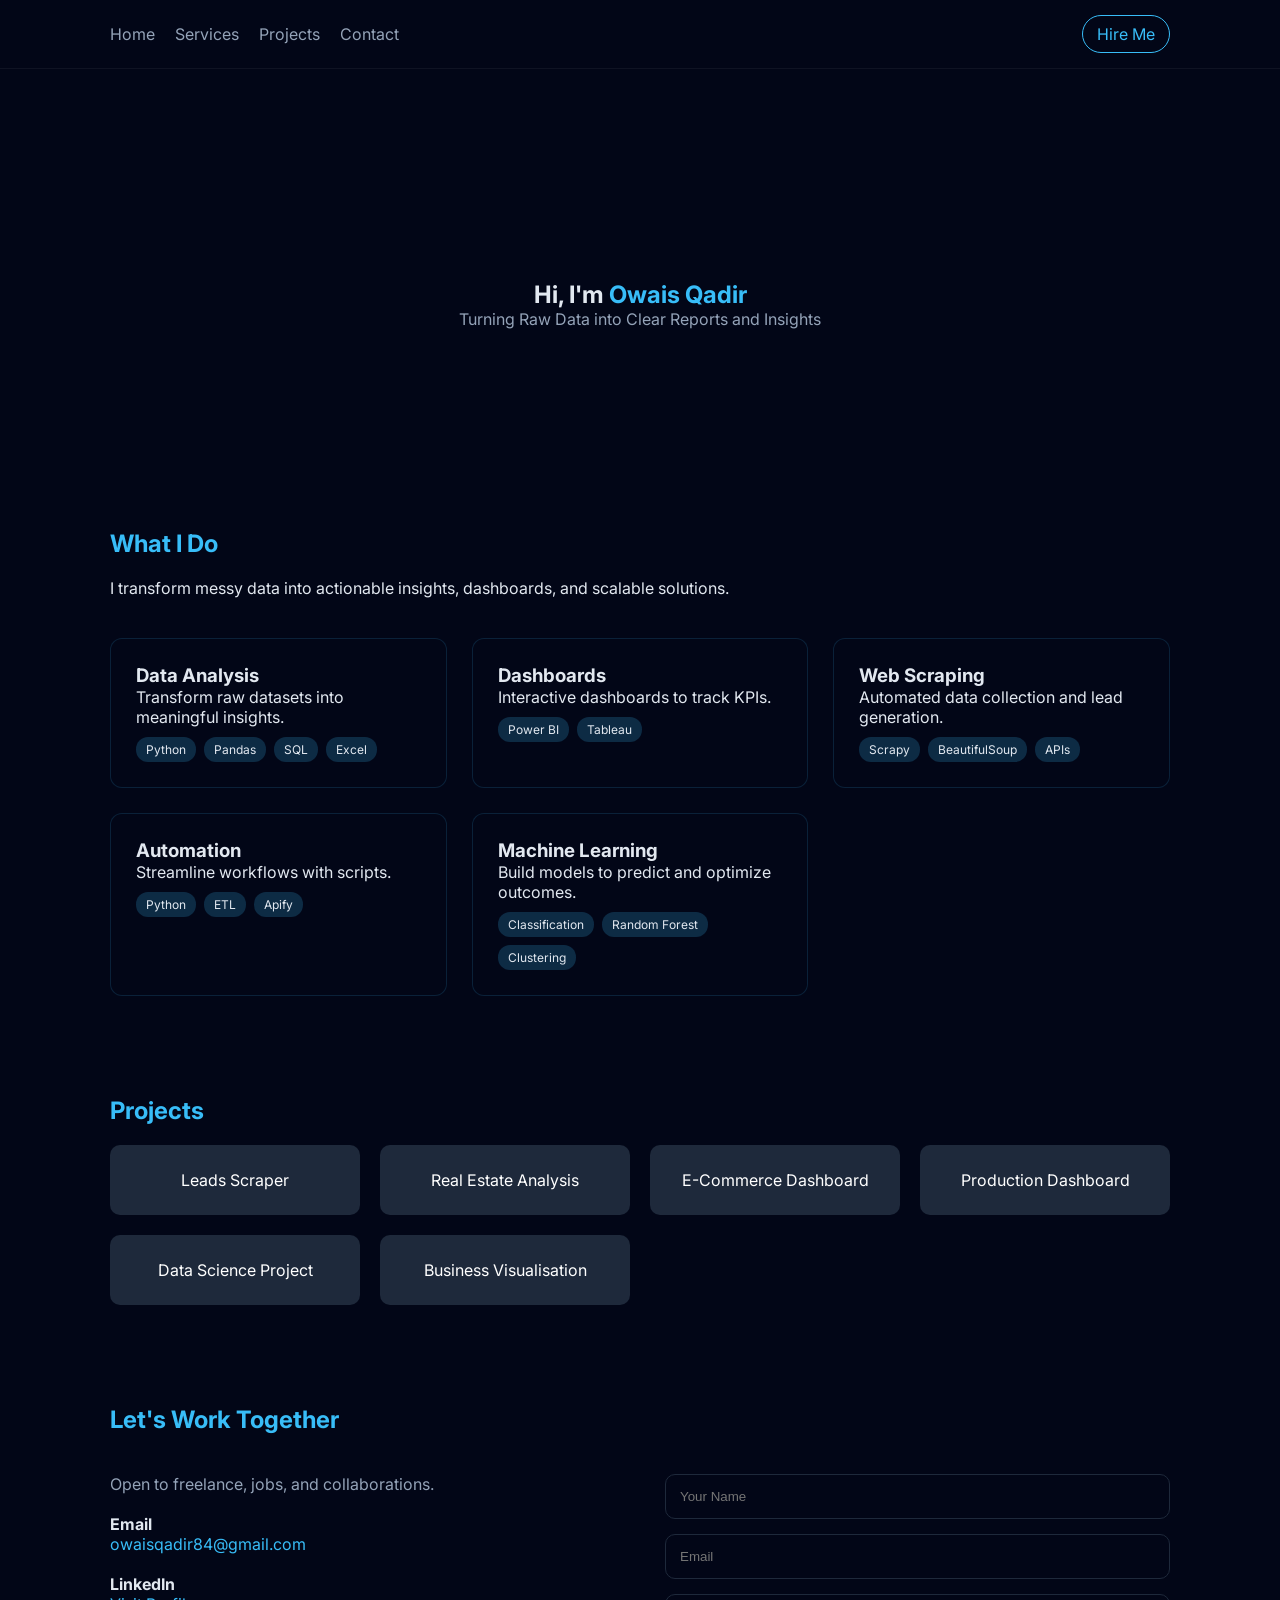
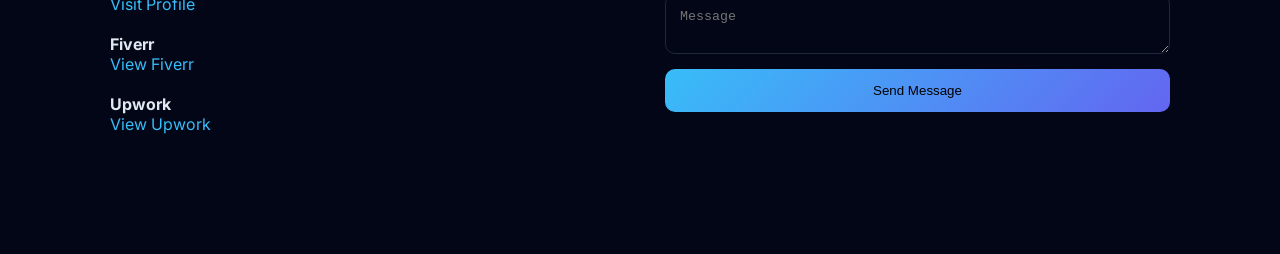
==== commit 2357ac03: "Update index.html" ====
--- a/index.html
+++ b/index.html
@@ -15,7 +15,7 @@
 <nav class="nav">
   <div class="nav-container">
 
-    <div class="logo">Owais</div>
+    
 
     <div class="nav-links">
       <a href="#home">Home</a>
--- a/style.css
+++ b/style.css
@@ -8,18 +8,20 @@
   font-family:'Inter',sans-serif;
   background:#020617;
   color:#e2e8f0;
+  padding-top:80px;
 }
 
 /* NAV */
 .nav{
-  position:sticky;
+  position:fixed;
   top:0;
+  width:100%;
   background:#020617;
   z-index:1000;
   border-bottom:1px solid rgba(255,255,255,0.05);
 }
 
-.nav-inner{
+.nav-container{
   max-width:1100px;
   margin:auto;
   display:flex;
@@ -28,28 +30,28 @@
   padding:15px 20px;
 }
 
+.nav-links{
+  display:flex;
+  gap:20px;
+}
+
 .nav-links a{
-  margin:0 10px;
   color:#94a3b8;
   text-decoration:none;
 }
 
-.logo{
-  font-weight:700;
-}
-
 .hire-btn{
-  background:#38bdf8;
+  border:1px solid #38bdf8;
   padding:8px 14px;
-  border-radius:8px;
-  color:black;
+  border-radius:20px;
+  color:#38bdf8;
   text-decoration:none;
 }
 
 /* HERO */
 .hero{
   text-align:center;
-  padding:120px 20px 60px;
+  padding:100px 20px;
 }
 
 .highlight{
@@ -58,7 +60,6 @@
 
 .subtitle{
   color:#94a3b8;
-  margin-top:10px;
 }
 
 /* SECTION */
@@ -78,7 +79,7 @@
   display:grid;
   grid-template-columns:repeat(auto-fit,minmax(260px,1fr));
   gap:25px;
-  margin-top:30px;
+  margin-top:40px;
 }
 
 .service-card{
@@ -132,17 +133,22 @@
 .contact-grid{
   display:grid;
   grid-template-columns:1fr 1fr;
-  gap:40px;
-  margin-top:30px;
+  gap:50px;
+  margin-top:40px;
 }
 
-.contact-info p{
+.contact-left p{
   color:#94a3b8;
   margin-bottom:20px;
 }
 
 .contact-item{
-  margin-bottom:15px;
+  margin-bottom:20px;
+}
+
+.contact-item a{
+  color:#38bdf8;
+  text-decoration:none;
 }
 
 .contact-form{
@@ -153,18 +159,19 @@
 
 .contact-form input,
 .contact-form textarea{
-  padding:12px;
+  padding:14px;
+  border-radius:10px;
+  border:1px solid #1e293b;
   background:#020617;
-  border:1px solid #1e293b;
-  border-radius:8px;
   color:white;
 }
 
 .contact-form button{
-  background:#38bdf8;
-  padding:12px;
+  padding:14px;
+  background:linear-gradient(135deg,#38bdf8,#6366f1);
   border:none;
-  border-radius:8px;
+  border-radius:10px;
+  cursor:pointer;
 }
 
 /* ANIMATION */
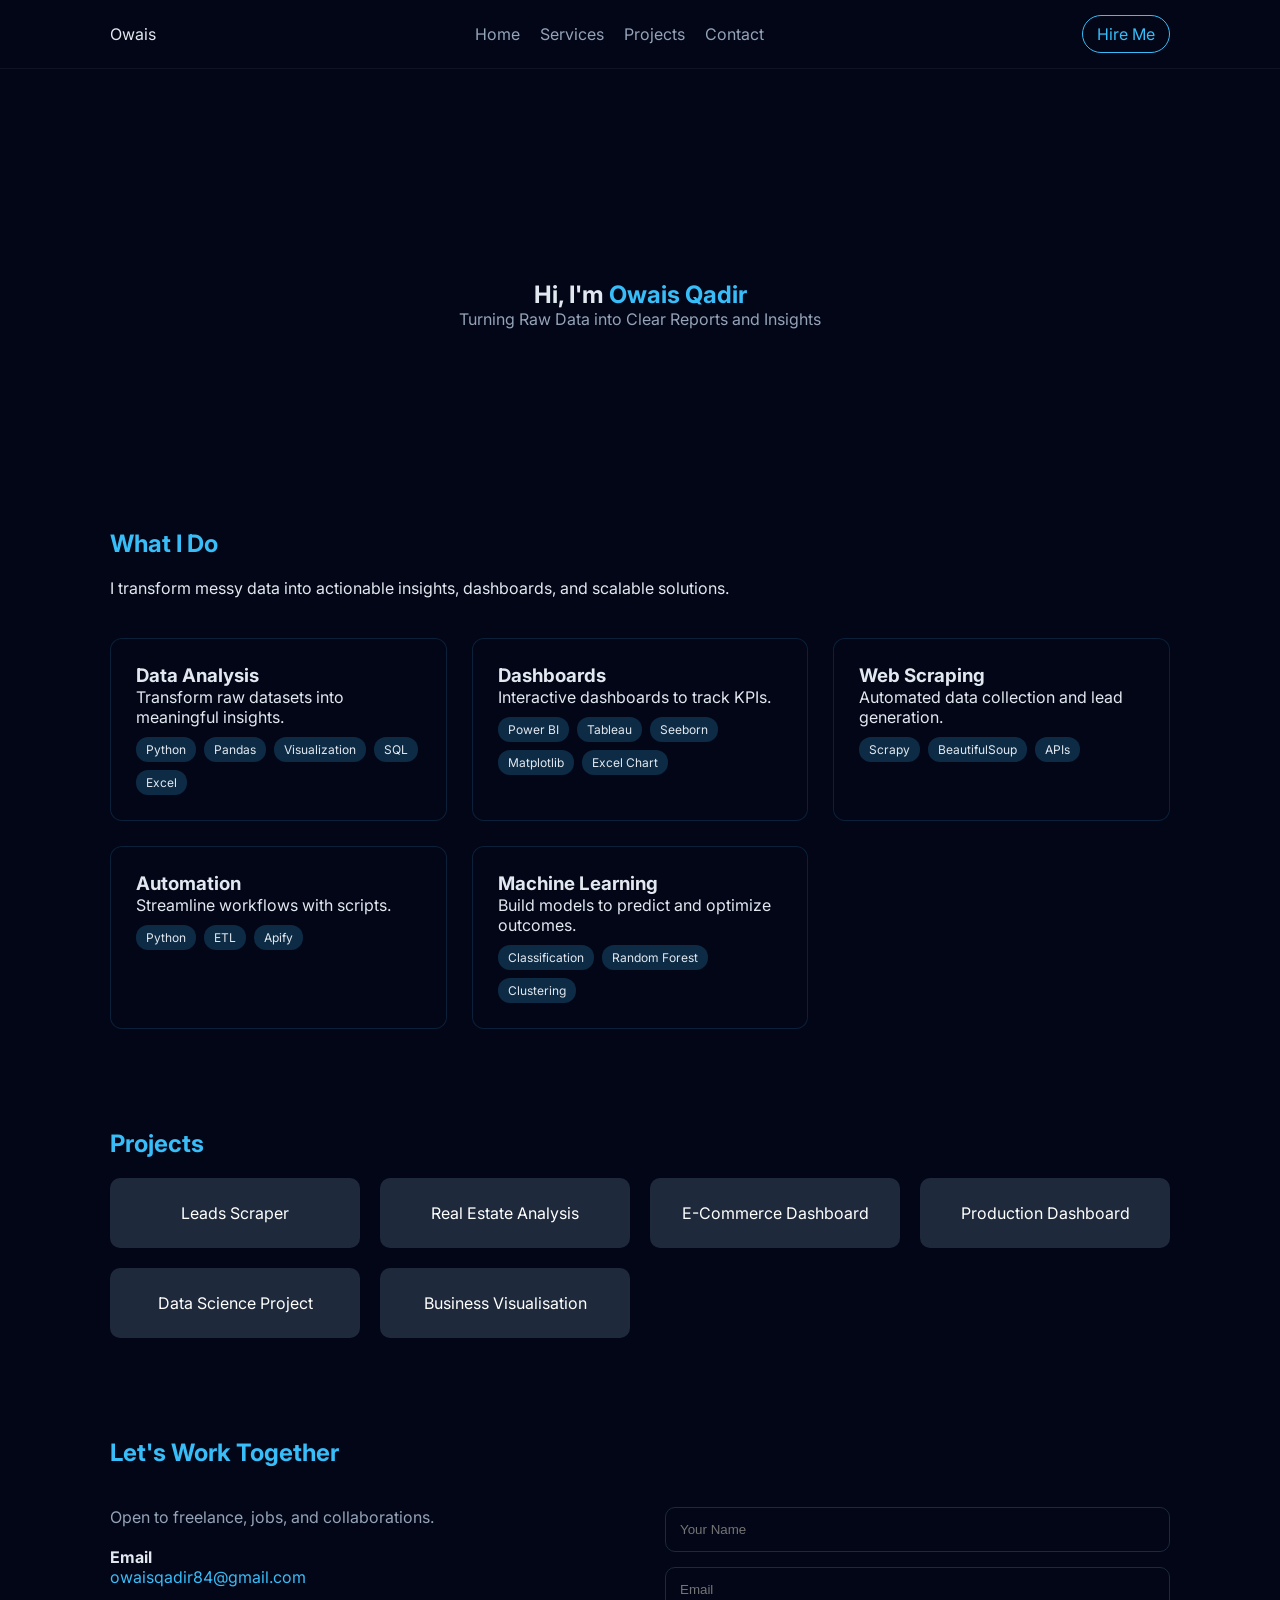
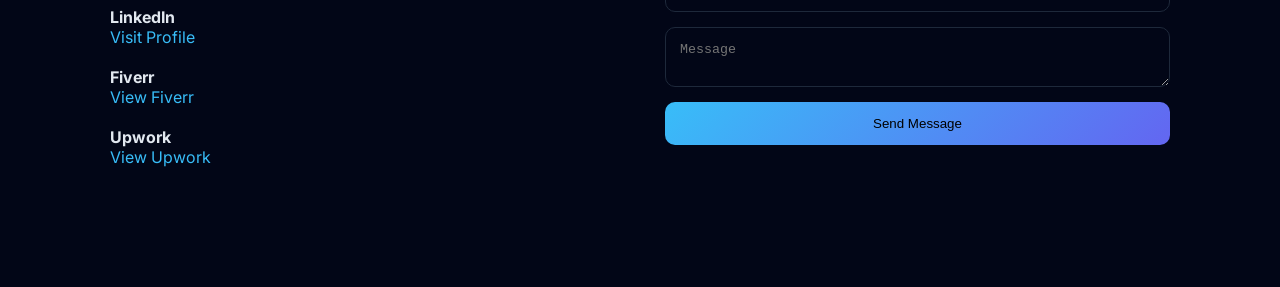
==== commit f0b3b666: "Update index.html" ====
--- a/index.html
+++ b/index.html
@@ -15,7 +15,7 @@
 <nav class="nav">
   <div class="nav-container">
 
-    
+    <div class="logo">Owais</div>
 
     <div class="nav-links">
       <a href="#home">Home</a>
@@ -49,7 +49,7 @@
       <h3>Data Analysis</h3>
       <p>Transform raw datasets into meaningful insights.</p>
       <div class="tags">
-        <span>Python</span><span>Pandas</span><span>SQL</span><span>Excel</span>
+        <span>Python</span><span>Pandas</span><span>Visualization</span><span>SQL</span><span>Excel</span>
       </div>
     </div>
 
@@ -57,7 +57,7 @@
       <h3>Dashboards</h3>
       <p>Interactive dashboards to track KPIs.</p>
       <div class="tags">
-        <span>Power BI</span><span>Tableau</span>
+        <span>Power BI</span><span>Tableau</span><span>Seeborn</span><span>Matplotlib</span><span>Excel Chart</span>
       </div>
     </div>
 
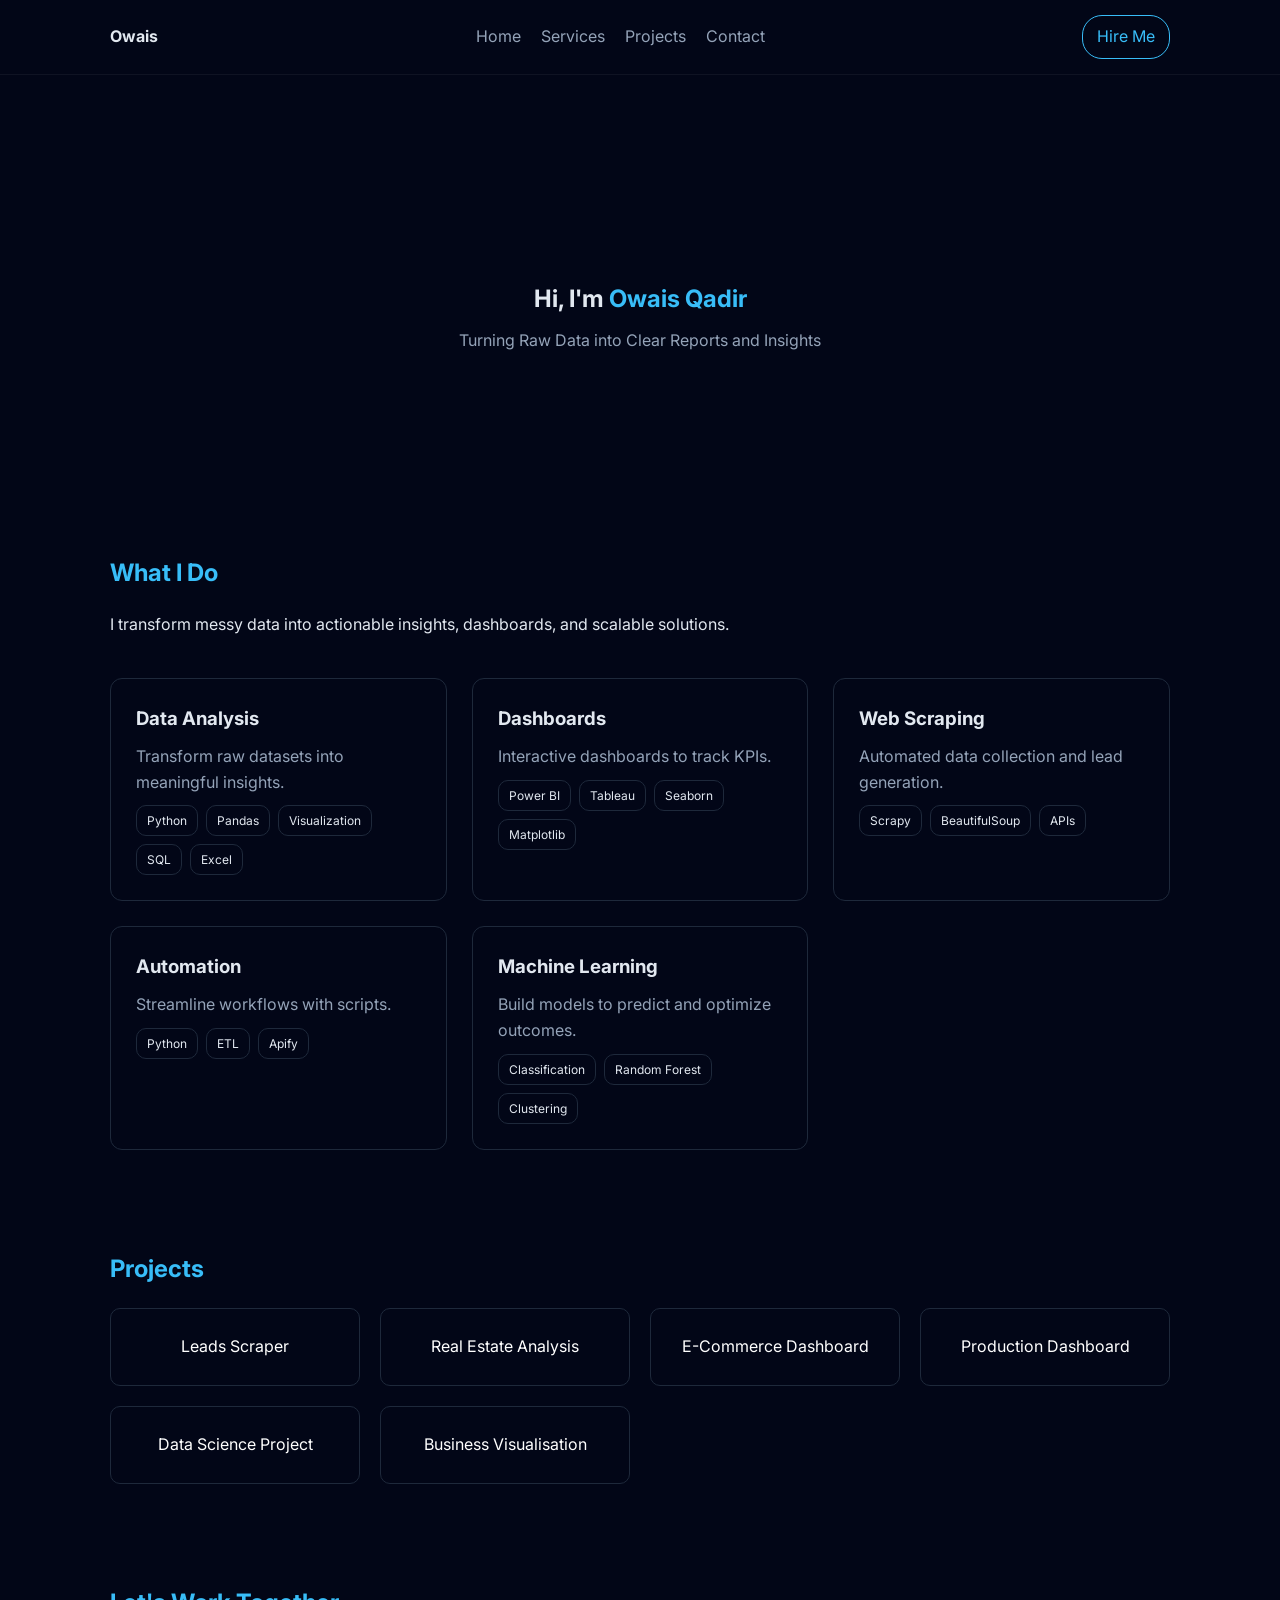
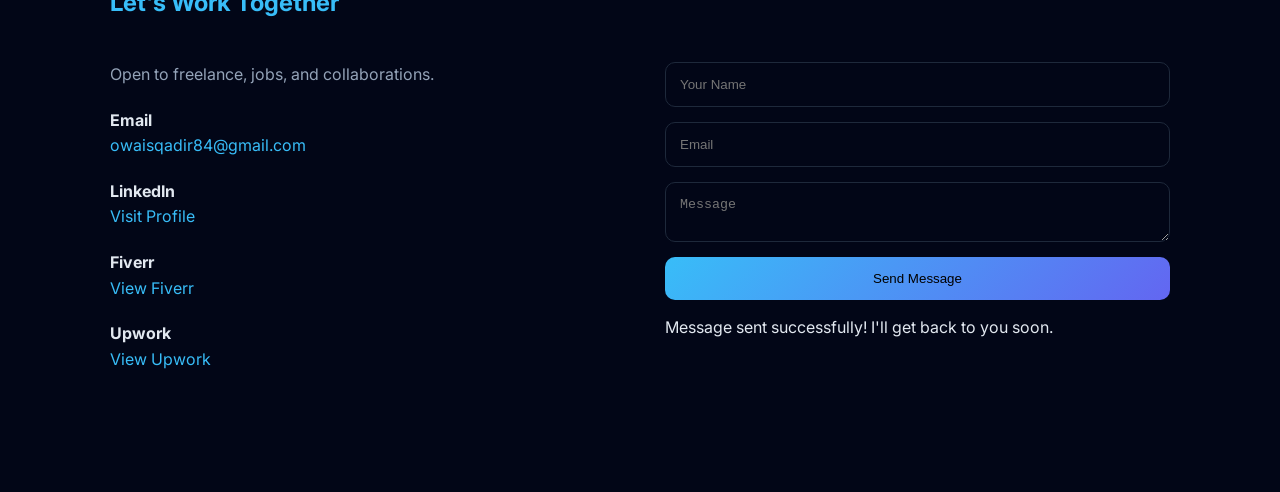
==== commit 742d2e47: "Update index.html" ====
--- a/index.html
+++ b/index.html
@@ -6,150 +6,160 @@
 <meta name="viewport" content="width=device-width, initial-scale=1.0">
 
 <link href="https://fonts.googleapis.com/css2?family=Inter:wght@300;500;700&display=swap" rel="stylesheet">
-<link rel="stylesheet" href="style.css?v=999">
+<link rel="stylesheet" href="style.css?v=1000">
 </head>
 
 <body>
 
-<!-- NAV -->
 <nav class="nav">
-  <div class="nav-container">
+<div class="nav-container">
 
-    <div class="logo">Owais</div>
+<div class="logo">Owais</div>
 
-    <div class="nav-links">
-      <a href="#home">Home</a>
-      <a href="#services">Services</a>
-      <a href="#projects">Projects</a>
-      <a href="#contact">Contact</a>
-    </div>
+<div class="nav-links">
+<a href="#home">Home</a>
+<a href="#services">Services</a>
+<a href="#projects">Projects</a>
+<a href="#contact">Contact</a>
+</div>
 
-    <a href="#contact" class="hire-btn">Hire Me</a>
+<a href="#contact" class="hire-btn">Hire Me</a>
 
-  </div>
+</div>
 </nav>
 
-<!-- HERO -->
 <section id="home" class="hero">
-  <h1>Hi, I'm <span class="highlight">Owais Qadir</span></h1>
-  <p class="subtitle">Turning Raw Data into Clear Reports and Insights</p>
+<h1>Hi, I'm <span class="highlight">Owais Qadir</span></h1>
+<p class="subtitle">Turning Raw Data into Clear Reports and Insights</p>
 </section>
 
-<!-- SERVICES -->
 <section id="services" class="services reveal">
 
-  <div class="services-header">
-    <h2>What I Do</h2>
-    <p>I transform messy data into actionable insights, dashboards, and scalable solutions.</p>
-  </div>
+<div class="services-header">
+<h2>What I Do</h2>
+<p>I transform messy data into actionable insights, dashboards, and scalable solutions.</p>
+</div>
 
-  <div class="services-grid">
+<div class="services-grid">
 
-    <div class="service-card">
-      <h3>Data Analysis</h3>
-      <p>Transform raw datasets into meaningful insights.</p>
-      <div class="tags">
-        <span>Python</span><span>Pandas</span><span>Visualization</span><span>SQL</span><span>Excel</span>
-      </div>
-    </div>
+<div class="service-card">
+<h3>Data Analysis</h3>
+<p>Transform raw datasets into meaningful insights.</p>
+<div class="tags">
+<span>Python</span><span>Pandas</span><span>Visualization</span><span>SQL</span><span>Excel</span>
+</div>
+</div>
 
-    <div class="service-card">
-      <h3>Dashboards</h3>
-      <p>Interactive dashboards to track KPIs.</p>
-      <div class="tags">
-        <span>Power BI</span><span>Tableau</span><span>Seeborn</span><span>Matplotlib</span><span>Excel Chart</span>
-      </div>
-    </div>
+<div class="service-card">
+<h3>Dashboards</h3>
+<p>Interactive dashboards to track KPIs.</p>
+<div class="tags">
+<span>Power BI</span><span>Tableau</span><span>Seaborn</span><span>Matplotlib</span>
+</div>
+</div>
 
-    <div class="service-card">
-      <h3>Web Scraping</h3>
-      <p>Automated data collection and lead generation.</p>
-      <div class="tags">
-        <span>Scrapy</span><span>BeautifulSoup</span><span>APIs</span>
-      </div>
-    </div>
+<div class="service-card">
+<h3>Web Scraping</h3>
+<p>Automated data collection and lead generation.</p>
+<div class="tags">
+<span>Scrapy</span><span>BeautifulSoup</span><span>APIs</span>
+</div>
+</div>
 
-    <div class="service-card">
-      <h3>Automation</h3>
-      <p>Streamline workflows with scripts.</p>
-      <div class="tags">
-        <span>Python</span><span>ETL</span><span>Apify</span>
-      </div>
-    </div>
+<div class="service-card">
+<h3>Automation</h3>
+<p>Streamline workflows with scripts.</p>
+<div class="tags">
+<span>Python</span><span>ETL</span><span>Apify</span>
+</div>
+</div>
 
-    <div class="service-card">
-      <h3>Machine Learning</h3>
-      <p>Build models to predict and optimize outcomes.</p>
-      <div class="tags">
-        <span>Classification</span><span>Random Forest</span><span>Clustering</span>
-      </div>
-    </div>
+<div class="service-card">
+<h3>Machine Learning</h3>
+<p>Build models to predict and optimize outcomes.</p>
+<div class="tags">
+<span>Classification</span><span>Random Forest</span><span>Clustering</span>
+</div>
+</div>
 
-  </div>
+</div>
 
 </section>
 
-<!-- PROJECTS -->
 <section id="projects" class="reveal">
-  <h2>Projects</h2>
+<h2>Projects</h2>
 
-  <div class="grid">
-    <a href="project1.html" class="card">Leads Scraper</a>
-    <a href="project2.html" class="card">Real Estate Analysis</a>
-    <a href="project3.html" class="card">E-Commerce Dashboard</a>
-    <a href="project4.html" class="card">Production Dashboard</a>
-    <a href="project5.html" class="card">Data Science Project</a>
-    <a href="project6.html" class="card">Business Visualisation</a>
-  </div>
-</section>
-
-<!-- CONTACT -->
-<section id="contact" class="contact reveal">
-
-  <h2>Let's Work Together</h2>
-
-  <div class="contact-grid">
-
-    <!-- LEFT -->
-    <div class="contact-left">
-
-      <p>Open to freelance, jobs, and collaborations.</p>
-
-      <div class="contact-item">
-        <strong>Email</strong>
-        <p><a href="mailto:owaisqadir84@gmail.com">owaisqadir84@gmail.com</a></p>
-      </div>
-
-      <div class="contact-item">
-        <strong>LinkedIn</strong>
-        <p><a href="https://www.linkedin.com/in/owais-qadir" target="_blank">Visit Profile</a></p>
-      </div>
-
-      <div class="contact-item">
-        <strong>Fiverr</strong>
-        <p><a href="https://www.fiverr.com/users/owais_qadir01" target="_blank">View Fiverr</a></p>
-      </div>
-
-      <div class="contact-item">
-        <strong>Upwork</strong>
-        <p><a href="https://www.upwork.com/freelancers/owaisqadir" target="_blank">View Upwork</a></p>
-      </div>
-
-    </div>
-
-    <!-- RIGHT -->
-    <form class="contact-form">
-      <input type="text" placeholder="Your Name" required>
-      <input type="email" placeholder="Email" required>
-      <textarea placeholder="Message" required></textarea>
-      <button type="submit">Send Message</button>
-    </form>
-
-  </div>
+<div class="grid">
+<a href="project1.html" class="card">Leads Scraper</a>
+<a href="project2.html" class="card">Real Estate Analysis</a>
+<a href="project3.html" class="card">E-Commerce Dashboard</a>
+<a href="project4.html" class="card">Production Dashboard</a>
+<a href="project5.html" class="card">Data Science Project</a>
+<a href="project6.html" class="card">Business Visualisation</a>
+</div>
 
 </section>
 
-<script src="script.js?v=999"></script>
+<section id="contact" class="contact reveal">
+
+<h2>Let's Work Together</h2>
+
+<div class="contact-grid">
+
+<div class="contact-left">
+
+<p>Open to freelance, jobs, and collaborations.</p>
+
+<div class="contact-item">
+<strong>Email</strong>
+<p><a href="mailto:owaisqadir84@gmail.com">owaisqadir84@gmail.com</a></p>
+</div>
+
+<div class="contact-item">
+<strong>LinkedIn</strong>
+<p><a href="https://www.linkedin.com/in/owais-qadir" target="_blank">Visit Profile</a></p>
+</div>
+
+<div class="contact-item">
+<strong>Fiverr</strong>
+<p><a href="https://www.fiverr.com/users/owais_qadir01" target="_blank">View Fiverr</a></p>
+</div>
+
+<div class="contact-item">
+<strong>Upwork</strong>
+<p><a href="https://www.upwork.com/freelancers/owaisqadir" target="_blank">View Upwork</a></p>
+</div>
+
+</div>
+
+<form 
+class="contact-form"
+action="https://formspree.io/f/mykbvrrq"
+method="POST"
+>
+
+<input type="text" name="name" placeholder="Your Name" required>
+
+<input type="email" name="email" placeholder="Email" required>
+
+<textarea name="message" placeholder="Message" required></textarea>
+
+<button type="submit" class="send-btn">
+<span class="btn-text">Send Message</span>
+<span class="btn-loader"></span>
+</button>
+
+<p class="form-success">
+Message sent successfully! I'll get back to you soon.
+</p>
+
+</form>
+
+</div>
+
+</section>
+
+<script src="script.js?v=1000"></script>
 
 </body>
 </html>
--- a/style.css
+++ b/style.css
@@ -1,194 +1,364 @@
+/* ================= RESET ================= */
 *{
-  margin:0;
-  padding:0;
-  box-sizing:border-box;
+margin:0;
+padding:0;
+box-sizing:border-box;
+}
+
+html,body{
+background:#020617;
+color:#e2e8f0;
+font-family:'Inter',sans-serif;
+line-height:1.6;
+min-height:100vh;
+}
+
+/* ================= NAV ================= */
+
+.nav{
+position:fixed;
+top:0;
+width:100%;
+background:#020617;
+z-index:1000;
+border-bottom:1px solid rgba(255,255,255,0.05);
+}
+
+.nav-container{
+max-width:1100px;
+margin:auto;
+display:flex;
+justify-content:space-between;
+align-items:center;
+padding:15px 20px;
+}
+
+.logo{
+font-weight:700;
+}
+
+.nav-links{
+display:flex;
+gap:20px;
+}
+
+.nav-links a{
+color:#94a3b8;
+text-decoration:none;
+}
+
+.nav-links a:hover{
+color:#38bdf8;
+}
+
+.hire-btn{
+border:1px solid #38bdf8;
+padding:8px 14px;
+border-radius:20px;
+color:#38bdf8;
+text-decoration:none;
 }
 
 body{
-  font-family:'Inter',sans-serif;
-  background:#020617;
-  color:#e2e8f0;
-  padding-top:80px;
-}
-
-/* NAV */
-.nav{
-  position:fixed;
-  top:0;
-  width:100%;
-  background:#020617;
-  z-index:1000;
-  border-bottom:1px solid rgba(255,255,255,0.05);
-}
-
-.nav-container{
-  max-width:1100px;
-  margin:auto;
-  display:flex;
-  justify-content:space-between;
-  align-items:center;
-  padding:15px 20px;
-}
-
-.nav-links{
-  display:flex;
-  gap:20px;
-}
-
-.nav-links a{
-  color:#94a3b8;
-  text-decoration:none;
-}
-
-.hire-btn{
-  border:1px solid #38bdf8;
-  padding:8px 14px;
-  border-radius:20px;
-  color:#38bdf8;
-  text-decoration:none;
-}
-
-/* HERO */
+padding-top:80px;
+}
+
+/* ================= HERO ================= */
+
 .hero{
-  text-align:center;
-  padding:100px 20px;
+text-align:center;
+padding:100px 20px;
 }
 
 .highlight{
-  color:#38bdf8;
+color:#38bdf8;
 }
 
 .subtitle{
-  color:#94a3b8;
-}
-
-/* SECTION */
+color:#94a3b8;
+margin-top:10px;
+}
+
+/* ================= SECTIONS ================= */
+
 section{
-  max-width:1100px;
-  margin:100px auto;
-  padding:0 20px;
+max-width:1100px;
+margin:100px auto;
+padding:0 20px;
 }
 
 h2{
-  color:#38bdf8;
-  margin-bottom:20px;
-}
-
-/* SERVICES */
+color:#38bdf8;
+margin-bottom:20px;
+}
+
+/* ================= SERVICES ================= */
+
 .services-grid{
-  display:grid;
-  grid-template-columns:repeat(auto-fit,minmax(260px,1fr));
-  gap:25px;
-  margin-top:40px;
+display:grid;
+grid-template-columns:repeat(auto-fit,minmax(260px,1fr));
+gap:25px;
+margin-top:40px;
 }
 
 .service-card{
-  background:#020617;
-  border:1px solid rgba(56,189,248,0.15);
-  padding:25px;
-  border-radius:12px;
+background:#020617;
+border:1px solid #1e293b;
+padding:25px;
+border-radius:12px;
+transition:.3s;
 }
 
 .service-card:hover{
-  border:1px solid #38bdf8;
-  transform:translateY(-5px);
+border:1px solid #38bdf8;
+transform:translateY(-5px);
+}
+
+.service-card p{
+color:#94a3b8;
+margin:10px 0;
 }
 
 .tags{
-  display:flex;
-  gap:8px;
-  flex-wrap:wrap;
-  margin-top:10px;
+display:flex;
+flex-wrap:wrap;
+gap:8px;
+margin-top:10px;
 }
 
 .tags span{
-  background:rgba(56,189,248,0.2);
-  padding:5px 10px;
-  border-radius:12px;
-  font-size:12px;
-}
-
-/* PROJECTS */
+background:#020617;
+border:1px solid #1e293b;
+padding:5px 10px;
+border-radius:10px;
+font-size:12px;
+}
+
+/* ================= PROJECT GRID ================= */
+
 .grid{
-  display:grid;
-  grid-template-columns:repeat(auto-fit,minmax(250px,1fr));
-  gap:20px;
+display:grid;
+grid-template-columns:repeat(auto-fit,minmax(250px,1fr));
+gap:20px;
 }
 
 .card{
-  background:#1e293b;
-  padding:25px;
-  border-radius:10px;
-  text-align:center;
-  text-decoration:none;
-  color:white;
+background:#020617;
+border:1px solid #1e293b;
+padding:25px;
+border-radius:10px;
+text-align:center;
+text-decoration:none;
+color:white;
+transition:.3s;
 }
 
 .card:hover{
-  border:1px solid #38bdf8;
-  transform:translateY(-5px);
-}
-
-/* CONTACT */
+border:1px solid #38bdf8;
+transform:translateY(-5px);
+}
+
+/* ================= CONTACT ================= */
+
 .contact-grid{
-  display:grid;
-  grid-template-columns:1fr 1fr;
-  gap:50px;
-  margin-top:40px;
+display:grid;
+grid-template-columns:1fr 1fr;
+gap:50px;
+margin-top:40px;
 }
 
 .contact-left p{
-  color:#94a3b8;
-  margin-bottom:20px;
+color:#94a3b8;
+margin-bottom:20px;
 }
 
 .contact-item{
-  margin-bottom:20px;
+margin-bottom:20px;
 }
 
 .contact-item a{
-  color:#38bdf8;
-  text-decoration:none;
+color:#38bdf8;
+text-decoration:none;
 }
 
 .contact-form{
-  display:flex;
-  flex-direction:column;
-  gap:15px;
+display:flex;
+flex-direction:column;
+gap:15px;
 }
 
 .contact-form input,
 .contact-form textarea{
-  padding:14px;
-  border-radius:10px;
-  border:1px solid #1e293b;
-  background:#020617;
-  color:white;
+padding:14px;
+border-radius:10px;
+border:1px solid #1e293b;
+background:#020617;
+color:white;
 }
 
 .contact-form button{
-  padding:14px;
-  background:linear-gradient(135deg,#38bdf8,#6366f1);
-  border:none;
-  border-radius:10px;
-  cursor:pointer;
-}
-
-/* ANIMATION */
-.reveal{
-  opacity:0;
-  transform:translateY(30px);
-  transition:0.6s;
-}
-
-.reveal.show{
-  opacity:1;
-  transform:translateY(0);
-}
-
-/* MOBILE */
+padding:14px;
+background:linear-gradient(135deg,#38bdf8,#6366f1);
+border:none;
+border-radius:10px;
+cursor:pointer;
+}
+
+/* ================= CASE STUDY ================= */
+
+.case-container{
+max-width:1000px;
+margin:120px auto;
+padding:0 20px;
+}
+
+.case-hero{
+text-align:center;
+margin-bottom:50px;
+}
+
+.case-hero h1{
+font-size:2.4rem;
+margin-bottom:10px;
+}
+
+.case-hero p{
+color:#94a3b8;
+}
+
+.case-block{
+margin-bottom:50px;
+}
+
+.case-block p{
+color:#94a3b8;
+margin-top:10px;
+}
+
+.case-block ul{
+margin-top:10px;
+padding-left:20px;
+}
+
+.case-cards{
+display:grid;
+grid-template-columns:repeat(auto-fit,minmax(150px,1fr));
+gap:12px;
+margin-top:15px;
+}
+
+.case-card{
+background:#020617;
+border:1px solid #1e293b;
+padding:12px;
+border-radius:8px;
+text-align:center;
+transition:.3s;
+}
+
+.case-card:hover{
+border:1px solid #38bdf8;
+}
+
+/* ================= IMAGES ================= */
+
+.case-image img{
+width:100%;
+max-width:750px;
+display:block;
+margin:auto;
+border-radius:12px;
+}
+
+.image-grid{
+display:grid;
+grid-template-columns:repeat(auto-fit,minmax(220px,1fr));
+gap:15px;
+}
+
+.image-grid img{
+width:100%;
+border-radius:10px;
+cursor:zoom-in;
+transition:.3s;
+}
+
+.image-grid img:hover{
+transform:scale(1.02);
+}
+
+/* ================= IMAGE MODAL ================= */
+
+.image-modal{
+position:fixed;
+inset:0;
+background:rgba(0,0,0,0.95);
+display:none;
+justify-content:center;
+align-items:center;
+z-index:9999;
+animation:fadeIn .3s;
+}
+
+.image-modal.active{
+display:flex;
+}
+
+.modal-img{
+max-width:90%;
+max-height:90%;
+border-radius:10px;
+animation:zoomIn .3s;
+}
+
+.modal-prev,
+.modal-next{
+position:absolute;
+top:50%;
+transform:translateY(-50%);
+background:rgba(0,0,0,0.6);
+border:none;
+color:white;
+font-size:40px;
+padding:10px 18px;
+cursor:pointer;
+border-radius:8px;
+}
+
+.modal-prev{left:30px;}
+.modal-next{right:30px;}
+
+.modal-prev:hover,
+.modal-next:hover{
+background:rgba(0,0,0,0.9);
+}
+
+/* ================= ANIMATIONS ================= */
+
+@keyframes zoomIn{
+from{transform:scale(.9);opacity:0;}
+to{transform:scale(1);opacity:1;}
+}
+
+@keyframes fadeIn{
+from{opacity:0;}
+to{opacity:1;}
+}
+
+/* ================= MOBILE ================= */
+
 @media(max-width:768px){
-  .contact-grid{
-    grid-template-columns:1fr;
-  }
-}
+
+.nav-links{
+display:none;
+}
+
+.contact-grid{
+grid-template-columns:1fr;
+}
+
+.hero h1{
+font-size:2rem;
+}
+
+}
